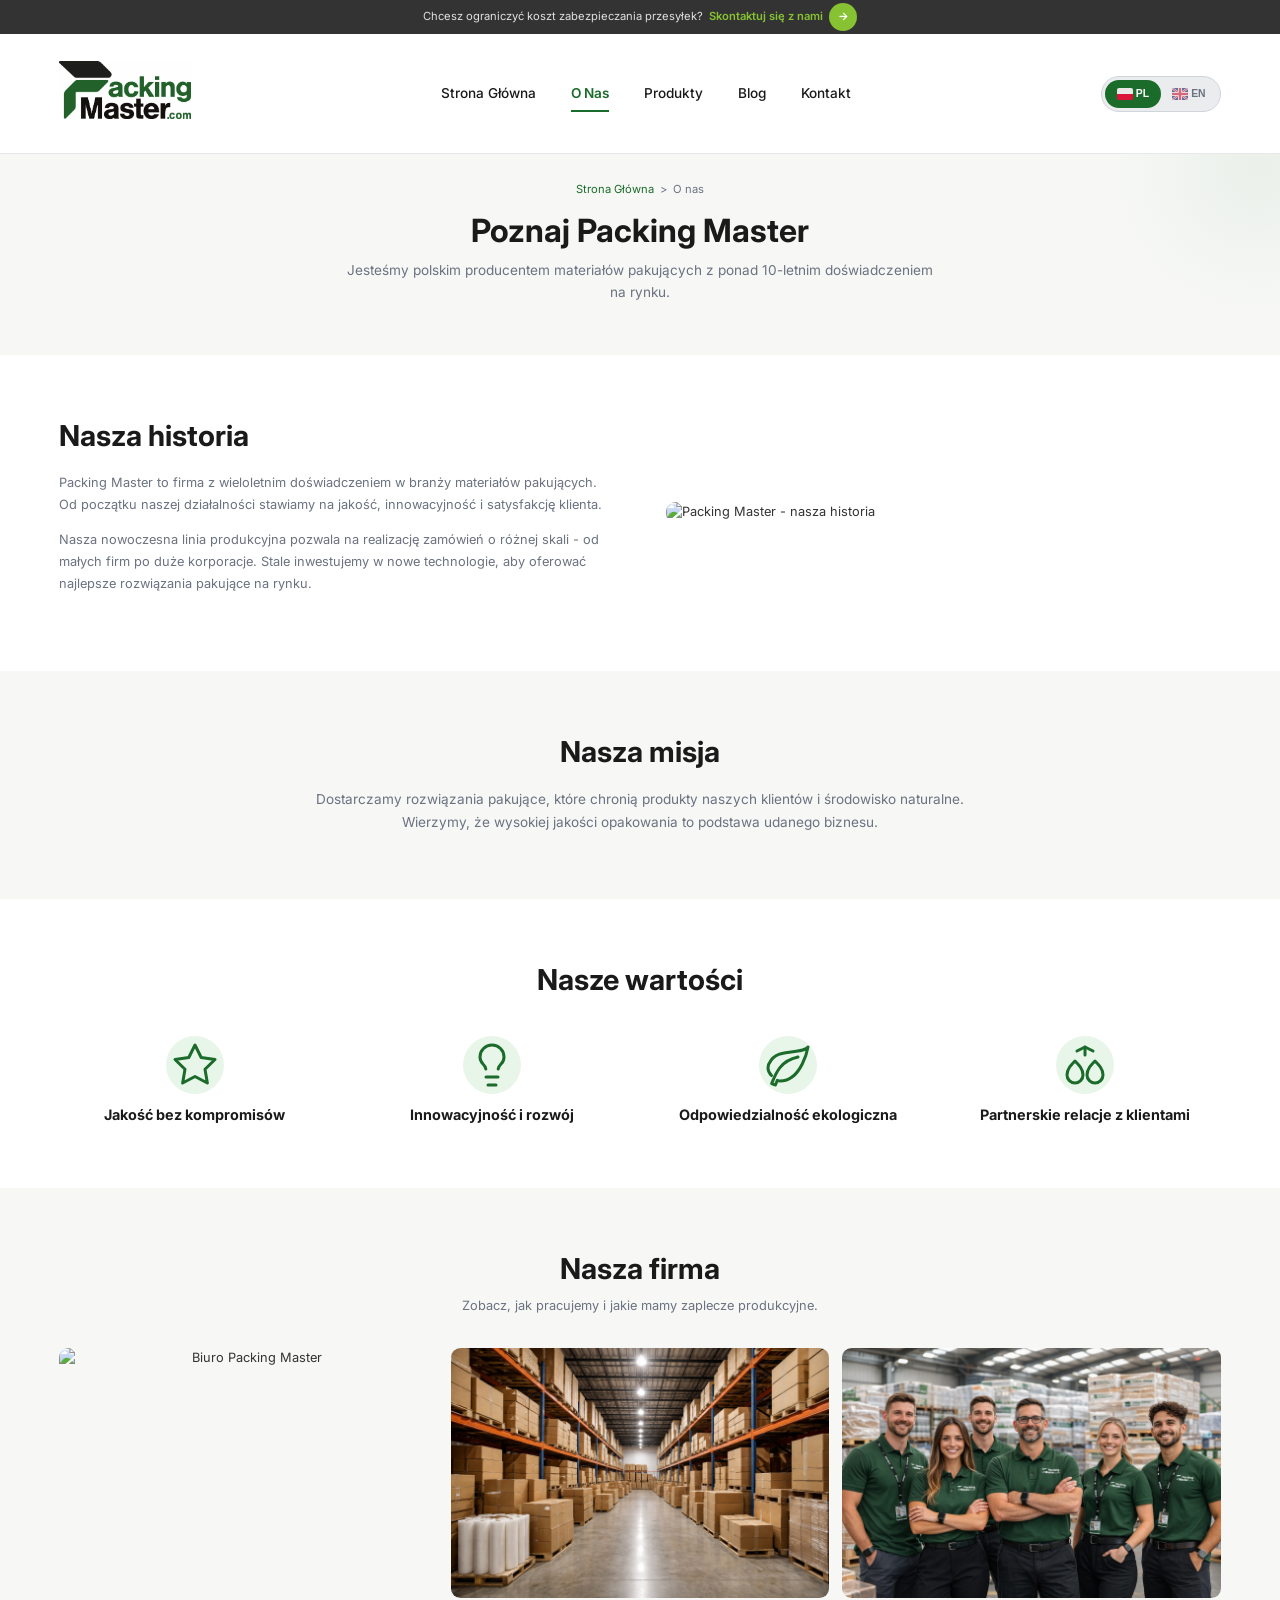
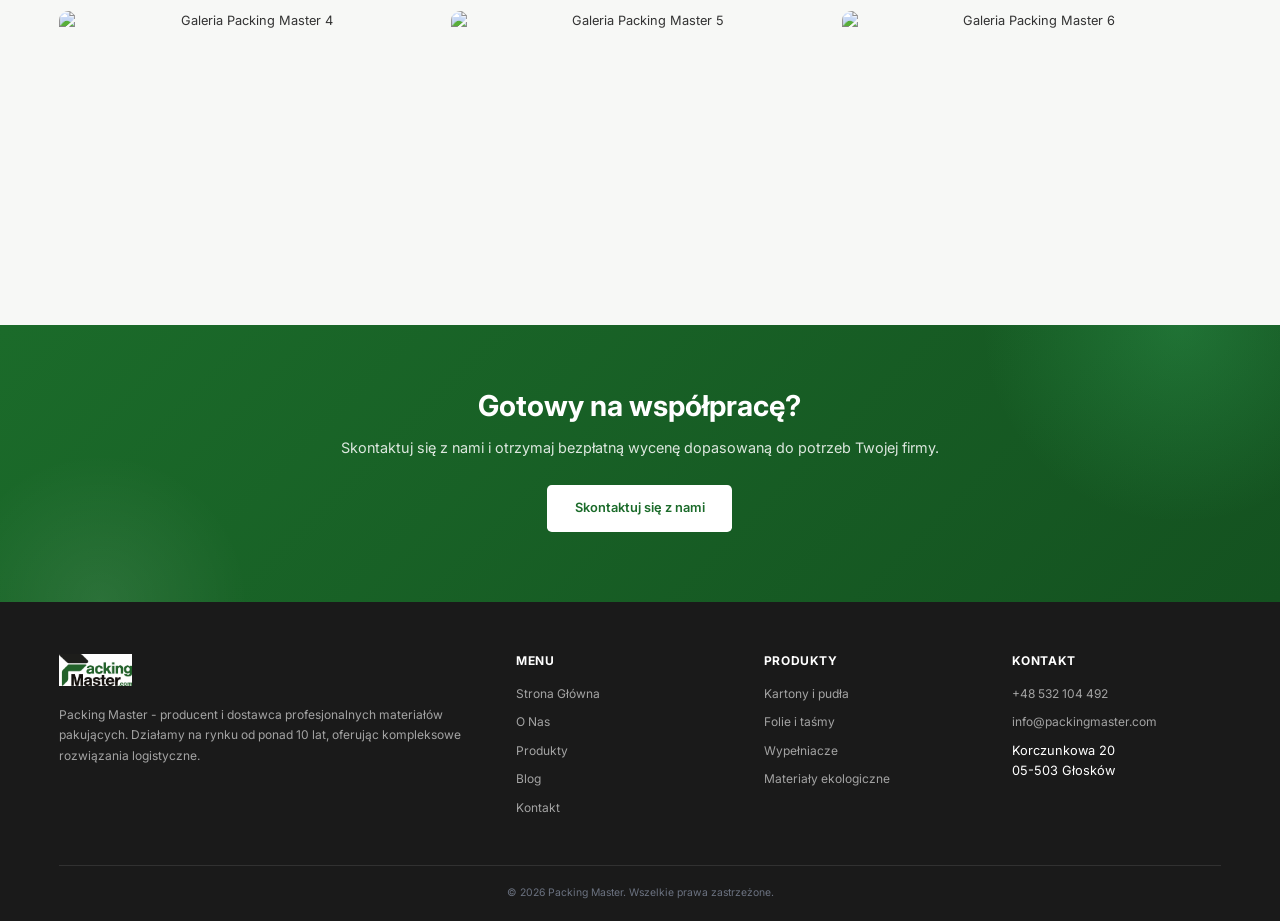
==== about.html @ a5ecc515 "Update hero video and contact details with real data Replace hero video with Timeline 1.mp4, update " ====
<!DOCTYPE html>
<html lang="pl">
<head>
  <meta charset="UTF-8">
  <meta name="viewport" content="width=device-width, initial-scale=1.0">
  <meta name="description" content="Packing Master - poznaj naszą historię, misję i wartości. Producent profesjonalnych materiałów pakujących z ponad 10-letnim doświadczeniem.">
  <meta name="keywords" content="Packing Master, o nas, materiały pakujące, producent opakowań, historia firmy, misja, wartości">
  <meta name="author" content="Packing Master">
  <meta name="robots" content="index, follow">
  <meta property="og:title" content="O Nas - Packing Master">
  <meta property="og:description" content="Poznaj historię, misję i wartości Packing Master - producenta profesjonalnych materiałów pakujących.">
  <meta property="og:type" content="website">
  <meta property="og:url" content="https://packingmaster.com/about.html">
  <meta property="og:image" content="https://packingmaster.com/images/logo.jpg">
  <meta name="twitter:card" content="summary_large_image">
  <meta name="twitter:title" content="O Nas - Packing Master">
  <meta name="twitter:description" content="Poznaj historię, misję i wartości Packing Master - producenta profesjonalnych materiałów pakujących.">
  <link rel="canonical" href="https://packingmaster.com/about.html">
  <title>O Nas - Packing Master</title>
  <link rel="preconnect" href="https://fonts.googleapis.com">
  <link rel="preconnect" href="https://fonts.gstatic.com" crossorigin>
  <link href="https://fonts.googleapis.com/css2?family=Inter:wght@300;400;500;600;700;800&display=swap" rel="stylesheet">
  <link rel="stylesheet" href="css/style.css">
</head>
<body>

<!-- Page Loader -->
<div class="page-loader">
  <div class="page-loader__inner">
    <img src="images/logo.jpg" alt="Loading..." class="page-loader__logo">
    <div class="page-loader__bar"></div>
  </div>
</div>
<div class="scroll-progress"></div>

  <!-- Top Bar -->
  <div class="topbar">
    <div class="container">
      <p><span class="topbar__text" data-i18n="topbar.text">Chcesz ograniczyć koszt zabezpieczania przesyłek?</span> <a href="contact.html" class="topbar__cta" data-i18n="topbar.cta">Skontaktuj się z nami</a> <a href="contact.html" class="topbar__arrow">→</a></p>
    </div>
  </div>

  <!-- Header -->
  <header class="header">
    <div class="container">
      <a href="index.html" class="header__logo">
        <img src="images/logo.jpg" alt="Packing Master">
      </a>
      <nav class="header__nav">
        <a href="index.html" data-i18n="nav.home">Strona Główna</a>
        <a href="about.html" class="active" data-i18n="nav.about">O Nas</a>
        <a href="products.html" data-i18n="nav.products">Produkty</a>
        <a href="blog.html" data-i18n="nav.blog">Blog</a>
        <a href="contact.html" data-i18n="nav.contact">Kontakt</a>
      </nav>
      <div class="header__actions">
        <div class="lang-switcher">
          <div class="lang-switcher__track" data-active="pl">
            <div class="lang-switcher__indicator"></div>
            <button class="lang-switcher__option active" data-lang="pl">
              <svg class="lang-switcher__flag" viewBox="0 0 16 12"><rect width="16" height="6" fill="#E8E8E8"/><rect y="6" width="16" height="6" fill="#DC143C"/></svg> PL
            </button>
            <button class="lang-switcher__option" data-lang="en">
              <svg class="lang-switcher__flag" viewBox="0 0 16 12"><rect width="16" height="12" fill="#012169"/><path d="M0 0L16 12M16 0L0 12" stroke="#fff" stroke-width="2"/><path d="M0 0L16 12M16 0L0 12" stroke="#C8102E" stroke-width="1.2"/><path d="M8 0V12M0 6H16" stroke="#fff" stroke-width="4"/><path d="M8 0V12M0 6H16" stroke="#C8102E" stroke-width="2.5"/></svg> EN
            </button>
          </div>
        </div>

      </div>
      <button class="hamburger" aria-label="Menu">
        <span></span><span></span><span></span>
      </button>
    </div>
  </header>
  <nav class="mobile-nav">
    <a href="index.html" data-i18n="nav.home">Strona Główna</a>
    <a href="about.html" data-i18n="nav.about">O Nas</a>
    <a href="products.html" data-i18n="nav.products">Produkty</a>
    <a href="blog.html" data-i18n="nav.blog">Blog</a>
    <a href="contact.html" data-i18n="nav.contact">Kontakt</a>
    <div class="lang-switcher">
      <div class="lang-switcher__track" data-active="pl">
        <div class="lang-switcher__indicator"></div>
        <button class="lang-switcher__option active" data-lang="pl">
          <svg class="lang-switcher__flag" viewBox="0 0 16 12"><rect width="16" height="6" fill="#E8E8E8"/><rect y="6" width="16" height="6" fill="#DC143C"/></svg> PL
        </button>
        <button class="lang-switcher__option" data-lang="en">
          <svg class="lang-switcher__flag" viewBox="0 0 16 12"><rect width="16" height="12" fill="#012169"/><path d="M0 0L16 12M16 0L0 12" stroke="#fff" stroke-width="2"/><path d="M0 0L16 12M16 0L0 12" stroke="#C8102E" stroke-width="1.2"/><path d="M8 0V12M0 6H16" stroke="#fff" stroke-width="4"/><path d="M8 0V12M0 6H16" stroke="#C8102E" stroke-width="2.5"/></svg> EN
        </button>
      </div>
    </div>
  </nav>

  <!-- Page Header -->
  <section class="page-header">
    <div class="container">
      <div class="page-header__breadcrumb">
        <a href="index.html" data-i18n="nav.home">Strona Główna</a> &gt; <span data-i18n="about.label">O Nas</span>
      </div>
      <h1 data-animate="fade-up" data-i18n="about.title">O Nas</h1>
      <p data-animate="fade-up" data-delay="100" data-i18n="about.subtitle">Poznaj historię i wartości Packing Master</p>
    </div>
  </section>

  <!-- Company Story -->
  <section class="about-story">
    <div class="container">
      <div class="about-story__grid">
        <div class="about-story__text">
          <h2 data-animate="fade-right" data-i18n="about.story.title">Nasza Historia</h2>
          <p data-animate="fade-right" data-delay="100" data-i18n="about.story.p1">Packing Master powstał z pasji do doskonałych rozwiązań pakujących. Od ponad dekady dostarczamy profesjonalne materiały pakujące dla firm w całej Polsce. Zaczynaliśmy jako mały zakład produkcyjny, a dziś jesteśmy jednym z wiodących dostawców w branży.</p>
          <p data-animate="fade-right" data-delay="200" data-i18n="about.story.p2">Nasze doświadczenie i zaangażowanie pozwoliły nam zbudować trwałe relacje z klientami, którzy cenią jakość, terminowość i indywidualne podejście. Nieustannie inwestujemy w nowoczesne technologie i ekologiczne rozwiązania, aby sprostać rosnącym wymaganiom rynku.</p>
        </div>
        <div class="about-story__image img-reveal">
          <img src="images/nasza-historia.png" alt="Packing Master - nasza historia">
        </div>
      </div>
    </div>
  </section>

  <!-- Mission -->
  <section class="about-mission">
    <div class="container">
      <h2 data-animate="fade-up" data-i18n="about.mission.title">Nasza Misja</h2>
      <p data-animate="fade-up" data-delay="100" data-i18n="about.mission.desc">Naszą misją jest dostarczanie najwyższej jakości materiałów pakujących, które chronią produkty naszych klientów i wspierają zrównoważony rozwój. Dążymy do bycia liderem innowacji w branży opakowaniowej, łącząc tradycję z nowoczesnością.</p>
    </div>
  </section>

  <!-- Values -->
  <section class="about-values">
    <div class="container">
      <h2 data-animate="fade-up" data-i18n="about.values.title">Nasze Wartości</h2>
      <div class="about-values__grid" data-stagger>
        <div class="about-values__item">
          <div class="about-values__icon">
            <svg width="48" height="48" viewBox="0 0 24 24" fill="none" stroke="currentColor" stroke-width="1.5" stroke-linecap="round" stroke-linejoin="round">
              <polygon points="12 2 15.09 8.26 22 9.27 17 14.14 18.18 21.02 12 17.77 5.82 21.02 7 14.14 2 9.27 8.91 8.26 12 2"/>
            </svg>
          </div>
          <h3 data-i18n="about.values.1">Jakość</h3>
        </div>
        <div class="about-values__item">
          <div class="about-values__icon">
            <svg width="48" height="48" viewBox="0 0 24 24" fill="none" stroke="currentColor" stroke-width="1.5" stroke-linecap="round" stroke-linejoin="round">
              <line x1="9" y1="18" x2="15" y2="18"/>
              <line x1="10" y1="22" x2="14" y2="22"/>
              <path d="M15.09 14c.18-.98.65-1.74 1.41-2.5A4.65 4.65 0 0018 8 6 6 0 006 8c0 1 .23 2.23 1.5 3.5A4.61 4.61 0 018.91 14"/>
            </svg>
          </div>
          <h3 data-i18n="about.values.2">Innowacyjność</h3>
        </div>
        <div class="about-values__item">
          <div class="about-values__icon">
            <svg width="48" height="48" viewBox="0 0 24 24" fill="none" stroke="currentColor" stroke-width="1.5" stroke-linecap="round" stroke-linejoin="round">
              <path d="M17 8C8 10 5.9 16.17 3.82 21.34l1.89.66.95-2.3c.48.17.98.3 1.34.3C19 20 22 3 22 3c-1 2-8 2.25-13 3.25S2 11.5 2 13.5s1.75 3.75 1.75 3.75"/>
            </svg>
          </div>
          <h3 data-i18n="about.values.3">Ekologia</h3>
        </div>
        <div class="about-values__item">
          <div class="about-values__icon">
            <svg width="48" height="48" viewBox="0 0 24 24" fill="none" stroke="currentColor" stroke-width="1.5" stroke-linecap="round" stroke-linejoin="round">
              <path d="M11 17a4 4 0 01-8 0c0-3 2-5 4-7 2 2 4 4 4 7z"/>
              <path d="M21 17a4 4 0 01-8 0c0-3 2-5 4-7 2 2 4 4 4 7z"/>
              <path d="M12 7V3"/>
              <path d="M8 5l4-2 4 2"/>
            </svg>
          </div>
          <h3 data-i18n="about.values.4">Partnerstwo</h3>
        </div>
      </div>
    </div>
  </section>

  <!-- Gallery -->
  <section class="about-gallery">
    <div class="container">
      <h2 data-animate="fade-up" data-i18n="about.gallery.title">Nasza Firma</h2>
      <p data-animate="fade-up" data-delay="100" data-i18n="about.gallery.subtitle">Zobacz jak wygląda nasza praca od środka</p>
      <div class="about-gallery__grid" data-stagger>
        <img src="images/firma-1.png" alt="Biuro Packing Master">
        <img src="images/firma-2.png" alt="Galeria Packing Master 2">
        <img src="images/firma-3.png" alt="Galeria Packing Master 3">
        <img src="images/firma-4.png" alt="Galeria Packing Master 4">
        <img src="images/firma-5.png" alt="Galeria Packing Master 5">
        <img src="images/firma-6.png" alt="Galeria Packing Master 6">
      </div>
    </div>
  </section>

  <!-- CTA Section -->
  <section class="cta">
    <div class="container">
      <h2 data-animate="fade-up" data-i18n="cta.title">Gotowy na współpracę?</h2>
      <p data-animate="fade-up" data-delay="100" data-i18n="cta.subtitle">Skontaktuj się z nami i poznaj naszą ofertę materiałów pakujących</p>
      <a href="contact.html" class="btn btn-white" data-animate="zoom-in" data-delay="200" data-magnetic data-i18n="cta.button">Skontaktuj się z nami</a>
    </div>
  </section>

  <!-- Footer -->
  <footer class="footer">
    <div class="container">
      <div class="footer__grid">
        <div class="footer__brand">
          <img src="images/logo.jpg" alt="Packing Master">
          <p data-i18n="footer.desc">Packing Master - producent i dostawca profesjonalnych materiałów pakujących. Działamy na rynku od ponad 10 lat, oferując kompleksowe rozwiązania logistyczne.</p>
        </div>
        <div>
          <h5 data-i18n="footer.menu">Menu</h5>
          <ul>
            <li><a href="index.html" data-i18n="nav.home">Strona Główna</a></li>
            <li><a href="about.html" data-i18n="nav.about">O Nas</a></li>
            <li><a href="products.html" data-i18n="nav.products">Produkty</a></li>
            <li><a href="blog.html" data-i18n="nav.blog">Blog</a></li>
            <li><a href="contact.html" data-i18n="nav.contact">Kontakt</a></li>
          </ul>
        </div>
        <div>
          <h5 data-i18n="footer.products">Produkty</h5>
          <ul>
            <li><a href="products.html" data-i18n="products.1.title">Kartony i pudła</a></li>
            <li><a href="products.html" data-i18n="products.2.title">Folie i taśmy</a></li>
            <li><a href="products.html" data-i18n="products.3.title">Wypełniacze</a></li>
            <li><a href="products.html" data-i18n="products.4.title">Materiały ekologiczne</a></li>
          </ul>
        </div>
        <div>
          <h5 data-i18n="footer.contact">Kontakt</h5>
          <ul>
            <li><a href="tel:+48532104492">+48 532 104 492</a></li>
            <li><a href="mailto:info@packingmaster.com">info@packingmaster.com</a></li>
            <li>Korczunkowa 20<br>05-503 Głosków</li>
          </ul>
        </div>
      </div>
      <div class="footer__bottom">
        <p data-i18n="footer.copyright">© 2026 Packing Master. Wszelkie prawa zastrzeżone.</p>
      </div>
    </div>
  </footer>

  <script src="js/i18n.js"></script>
  <script src="js/main.js"></script>
</body>
</html>
---- css/style.css ----
/* ========================================
   PACKING MASTER - Custom Styles
   Color Palette from Logo:
   - Primary Green: #1B6B2A
   - Dark Green: #145220
   - Black: #1A1A1A
   - White: #FFFFFF
   - Light Gray BG: #F7F8F6
   - Medium Gray: #E5E7EB
   - Text Dark: #333333
   - Text Light: #6B7280
   ======================================== */

/* ---- Base & Reset ---- */
* {
  margin: 0;
  padding: 0;
  box-sizing: border-box;
}

html {
  font-size: 80%;
  scroll-behavior: smooth;
  scroll-padding-top: 130px;
}

body {
  font-family: 'Inter', -apple-system, BlinkMacSystemFont, 'Segoe UI', Roboto, sans-serif;
  color: #333333;
  background: #FFFFFF;
  line-height: 1.6;
}

img {
  max-width: 100%;
  height: auto;
}

a {
  text-decoration: none;
  color: inherit;
}

ul {
  list-style: none;
}

/* ---- Typography ---- */
h1, h2, h3, h4, h5, h6 {
  font-weight: 700;
  line-height: 1.2;
  color: #1A1A1A;
}

h1 { font-size: 3rem; }
h2 { font-size: 2.25rem; }
h3 { font-size: 1.5rem; }
h4 { font-size: 1.25rem; }
p { color: #6B7280; }

/* ---- Container ---- */
.container {
  max-width: 1200px;
  margin: 0 auto;
  padding: 0 1.5rem;
}

/* ---- Buttons ---- */
.btn {
  display: inline-block;
  padding: 0.875rem 2rem;
  border-radius: 0.375rem;
  font-weight: 600;
  font-size: 1rem;
  cursor: pointer;
  border: 2px solid transparent;
  transition: background-color 0.2s, color 0.2s, border-color 0.2s;
}

.btn-primary {
  background-color: #1B6B2A;
  color: #FFFFFF;
}

.btn-primary:hover {
  background-color: #145220;
}

.btn-outline {
  background-color: transparent;
  color: #1B6B2A;
  border-color: #1B6B2A;
}

.btn-outline:hover {
  background-color: #1B6B2A;
  color: #FFFFFF;
}

.btn-white {
  background-color: #FFFFFF;
  color: #1B6B2A;
}

.btn-white:hover {
  background-color: #F7F8F6;
}

/* ---- Top Bar ---- */
.topbar {
  position: fixed;
  top: 0;
  left: 0;
  right: 0;
  z-index: 1001;
  background: #333333;
  height: 34px;
  display: flex;
  align-items: center;
}

.topbar .container {
  display: flex;
  align-items: center;
  justify-content: center;
  width: 100%;
}

.topbar p {
  color: rgba(255,255,255,0.85);
  font-size: 0.875rem;
  margin: 0;
  display: flex;
  align-items: center;
  gap: 0.5rem;
}

.topbar__cta {
  color: #86C232;
  font-weight: 600;
  font-size: 0.875rem;
  transition: color 0.2s;
}

.topbar__cta:hover {
  color: #9ED654;
}

.topbar__arrow {
  display: inline-flex;
  align-items: center;
  justify-content: center;
  width: 28px;
  height: 28px;
  background: #86C232;
  border-radius: 50%;
  color: #FFFFFF;
  font-size: 0.875rem;
  font-weight: 700;
  transition: background-color 0.2s, transform 0.2s;
}

.topbar__arrow:hover {
  background: #9ED654;
  transform: scale(1.1);
}

/* ---- Header / Navigation ---- */
.header {
  position: fixed;
  top: 34px;
  left: 0;
  right: 0;
  z-index: 1000;
  background: #FFFFFF;
  border-bottom: 1px solid #E5E7EB;
  height: 96px;
  display: flex;
  align-items: center;
}

.header .container {
  display: flex;
  align-items: center;
  justify-content: space-between;
  width: 100%;
}

.header__logo img {
  height: 58px;
  width: auto;
}

.header__nav {
  display: flex;
  align-items: center;
  gap: 2.75rem;
}

.header__nav a {
  font-weight: 500;
  font-size: 1.0625rem;
  color: #1A1A1A;
  position: relative;
  padding: 0.25rem 0;
}

.header__nav a:hover {
  color: #1B6B2A;
}

.header__nav a.active {
  color: #1B6B2A;
  font-weight: 600;
}

.header__nav a.active::after {
  display: none;
}

.header__actions {
  display: flex;
  align-items: center;
  gap: 1rem;
}

/* Language switcher - pill toggle */
.lang-switcher {
  display: flex;
  align-items: center;
}

.lang-switcher__track {
  position: relative;
  display: flex;
  align-items: center;
  width: 120px;
  height: 36px;
  background: #EAECEE;
  border-radius: 18px;
  border: 1px solid #D1D5DB;
  padding: 3px;
  transition: transform 0.15s ease;
}

.lang-switcher__track:active {
  transform: scale(0.97);
}

.lang-switcher__indicator {
  position: absolute;
  top: 3px;
  left: 3px;
  width: calc(50% - 3px);
  height: calc(100% - 6px);
  background: #1B6B2A;
  border-radius: 15px;
  transition: transform 0.3s cubic-bezier(0.16, 1, 0.3, 1);
  z-index: 1;
}

.lang-switcher__track[data-active="en"] .lang-switcher__indicator {
  transform: translateX(100%);
}

.lang-switcher__option {
  position: relative;
  z-index: 2;
  flex: 1;
  display: flex;
  align-items: center;
  justify-content: center;
  gap: 0.25rem;
  border: none;
  background: transparent;
  cursor: pointer;
  font-weight: 600;
  font-size: 0.8125rem;
  color: #6B7280;
  border-radius: 15px;
  padding: 0;
  height: 100%;
  transition: color 0.3s cubic-bezier(0.16, 1, 0.3, 1);
}

.lang-switcher__option.active {
  color: #FFFFFF;
}

.lang-switcher__flag {
  width: 16px;
  height: 12px;
  flex-shrink: 0;
  border-radius: 2px;
  overflow: hidden;
  transition: opacity 0.3s cubic-bezier(0.16, 1, 0.3, 1);
}

.lang-switcher__option:not(.active) .lang-switcher__flag {
  opacity: 0.6;
}

/* Mobile nav pill - slightly larger */
.mobile-nav .lang-switcher__track {
  width: 140px;
  height: 40px;
  border-radius: 20px;
}

.mobile-nav .lang-switcher__indicator {
  border-radius: 17px;
}

.mobile-nav .lang-switcher__option {
  font-size: 0.875rem;
  border-radius: 17px;
}

/* Hamburger */
.hamburger {
  display: none;
  flex-direction: column;
  gap: 5px;
  cursor: pointer;
  background: none;
  border: none;
  padding: 0.5rem;
}

.hamburger span {
  width: 24px;
  height: 2px;
  background: #1A1A1A;
  transition: transform 0.2s, opacity 0.2s;
}

.hamburger.active span:nth-child(1) { transform: translateY(7px) rotate(45deg); }
.hamburger.active span:nth-child(2) { opacity: 0; }
.hamburger.active span:nth-child(3) { transform: translateY(-7px) rotate(-45deg); }

/* Mobile nav */
.mobile-nav {
  display: none;
  position: fixed;
  top: 130px;
  left: 0;
  right: 0;
  bottom: 0;
  background: #FFFFFF;
  z-index: 999;
  padding: 2rem 1.5rem;
  flex-direction: column;
  gap: 1.5rem;
}

.mobile-nav.open {
  display: flex;
}

.mobile-nav a {
  font-size: 1.125rem;
  font-weight: 500;
  color: #333333;
  padding: 0.75rem 0;
  border-bottom: 1px solid #E5E7EB;
}

.mobile-nav a:hover {
  color: #1B6B2A;
}

/* ---- Hero Section ---- */
.hero {
  margin-top: 130px;
  min-height: calc(100vh - 130px);
  display: flex;
  align-items: flex-end;
  position: relative;
  overflow: hidden;
  background: linear-gradient(135deg, #0a0a0a 0%, #1A1A1A 50%, #1B6B2A 100%);
}

/* Hero video background */
.hero__video-bg {
  position: absolute;
  inset: 0;
  z-index: 0;
  overflow: hidden;
}

.hero__video-bg video {
  width: 100%;
  height: 100%;
  object-fit: cover;
}

.hero--video {
  background: #0a0a0a;
}

.hero__overlay {
  position: absolute;
  inset: 0;
  background: rgba(0, 0, 0, 0.55);
  z-index: 1;
}

.hero__bg {
  position: absolute;
  inset: 0;
  z-index: 0;
}

.hero__bg img {
  width: 100%;
  height: 100%;
  object-fit: cover;
}

.hero__container {
  display: flex;
  align-items: flex-end;
  min-height: calc(100vh - 130px);
  padding-bottom: 4rem;
}

.hero__content {
  position: relative;
  z-index: 2;
  max-width: 640px;
  color: #FFFFFF;
}

.hero__content h1 {
  color: #FFFFFF;
  font-size: 3.25rem;
  margin-bottom: 1.25rem;
  line-height: 1.08;
  font-weight: 800;
  letter-spacing: -0.02em;
  text-shadow: 0 2px 20px rgba(0, 0, 0, 0.4);
}

.hero__content h1 span {
  color: #4ADE80;
}

.hero__content p {
  color: rgba(255,255,255,0.8);
  font-size: 1.125rem;
  margin-bottom: 2rem;
  line-height: 1.7;
  max-width: 520px;
  text-shadow: 0 1px 8px rgba(0, 0, 0, 0.3);
}

.hero__buttons {
  display: flex;
  gap: 1rem;
  flex-wrap: wrap;
}

.hero__buttons .btn-primary {
  padding: 1rem 2.25rem;
  font-size: 1rem;
  border-radius: 0.5rem;
  font-weight: 700;
  letter-spacing: 0.01em;
}

.hero__buttons .btn-outline {
  padding: 1rem 2.25rem;
  font-size: 1rem;
  border-radius: 0.5rem;
  font-weight: 600;
  border-width: 2px;
}

/* ---- Section Base ---- */
.section {
  padding: 5rem 0;
}

.section--gray {
  background-color: #F7F8F6;
}

.section__header {
  text-align: center;
  margin-bottom: 3.5rem;
}

.section__header h2 {
  margin-bottom: 1rem;
}

.section__header p {
  max-width: 600px;
  margin: 0 auto;
  font-size: 1.0625rem;
}

.section__label {
  display: inline-block;
  color: #1B6B2A;
  font-weight: 600;
  font-size: 0.875rem;
  text-transform: uppercase;
  letter-spacing: 0.05em;
  margin-bottom: 0.5rem;
}

/* ---- Cards Grid ---- */
.grid-2 { display: grid; grid-template-columns: repeat(2, 1fr); gap: 2rem; }
.grid-3 { display: grid; grid-template-columns: repeat(3, 1fr); gap: 2rem; }
.grid-4 { display: grid; grid-template-columns: repeat(4, 1fr); gap: 2rem; }

/* ---- Benefit Cards ---- */
.benefit-card {
  background: #FFFFFF;
  border: none;
  border-radius: 1rem;
  padding: 2.5rem 2rem 2rem;
  text-align: center;
  position: relative;
  overflow: hidden;
  box-shadow: 0 4px 20px rgba(0, 0, 0, 0.06);
}

.benefit-card::before {
  content: '';
  position: absolute;
  top: 0;
  left: 0;
  right: 0;
  height: 4px;
  background: linear-gradient(90deg, #1B6B2A, #4ADE80);
  transform: scaleX(0);
  transform-origin: left;
  transition: transform 0.5s cubic-bezier(0.16, 1, 0.3, 1);
}

.benefit-card:hover::before {
  transform: scaleX(1);
}

.benefit-card__icon {
  width: 58px;
  height: 58px;
  background: linear-gradient(135deg, #E8F5E9 0%, #C8E6C9 100%);
  border-radius: 50%;
  display: flex;
  align-items: center;
  justify-content: center;
  margin: 0 auto 1.5rem;
  color: #1B6B2A;
}

.benefit-card__icon svg {
  width: 26px;
  height: 26px;
}

.benefit-card h4 {
  margin-bottom: 0.5rem;
}

.benefit-card p {
  font-size: 0.9375rem;
  line-height: 1.7;
}

/* ---- Benefits Stats Bar ---- */
.benefits__stats {
  display: grid;
  grid-template-columns: repeat(4, 1fr);
  gap: 2rem;
  margin-bottom: 3.5rem;
  padding-bottom: 3rem;
  border-bottom: 1px solid rgba(27, 107, 42, 0.12);
}

.benefits__stat-item {
  text-align: center;
}

.benefits__stat-number {
  display: block;
  font-size: 2.75rem;
  font-weight: 800;
  color: #1B6B2A;
  line-height: 1;
  margin-bottom: 0.5rem;
  letter-spacing: -0.02em;
}

.benefits__stat-label {
  display: block;
  font-size: 0.9375rem;
  color: #6B7280;
  font-weight: 500;
}

/* ---- Product Card ---- */
.product-card {
  background: #FFFFFF;
  border: 1px solid #E5E7EB;
  border-radius: 0.75rem;
  overflow: hidden;
}

.product-card__image {
  width: 100%;
  height: 176px;
  overflow: hidden;
  background: #F7F8F6;
}

.product-card__image img {
  width: 100%;
  height: 100%;
  object-fit: cover;
}

.product-card__body {
  padding: 1.5rem;
}

.product-card__body h4 {
  margin-bottom: 0.5rem;
}

.product-card__body p {
  font-size: 0.9375rem;
  margin-bottom: 1rem;
}

/* ---- Testimonial Card ---- */
.testimonial-card {
  background: #FFFFFF;
  border: 1px solid #E5E7EB;
  border-radius: 0.75rem;
  padding: 2rem;
}

.testimonial-card__stars {
  color: #F59E0B;
  margin-bottom: 1rem;
  font-size: 1.125rem;
}

.testimonial-card__text {
  font-style: italic;
  margin-bottom: 1.5rem;
  color: #333333;
  line-height: 1.7;
}

.testimonial-card__author {
  display: flex;
  align-items: center;
  gap: 0.75rem;
}

.testimonial-card__avatar {
  width: 36px;
  height: 36px;
  border-radius: 50%;
  background: #E8F5E9;
  display: flex;
  align-items: center;
  justify-content: center;
  font-weight: 700;
  color: #1B6B2A;
  font-size: 0.875rem;
}

.testimonial-card__name {
  font-weight: 600;
  color: #1A1A1A;
}

.testimonial-card__role {
  font-size: 0.8125rem;
  color: #6B7280;
}

/* ---- Partners ---- */
.partners-grid {
  display: grid;
  grid-template-columns: repeat(5, 1fr);
  gap: 2rem;
  align-items: center;
}

.partner-logo {
  height: 96px;
  display: flex;
  align-items: center;
  justify-content: center;
  opacity: 0.5;
  filter: grayscale(100%);
  transition: opacity 0.2s, filter 0.2s;
}

.partner-logo:hover {
  opacity: 1;
  filter: grayscale(0%);
}

.partner-logo img {
  max-height: 100%;
  max-width: 100%;
  object-fit: contain;
}

/* ---- Blog Card ---- */
.blog-card {
  background: #FFFFFF;
  border: 1px solid #E5E7EB;
  border-radius: 0.75rem;
  overflow: hidden;
}

.blog-card__image {
  width: 100%;
  height: 200px;
  overflow: hidden;
  background: #F7F8F6;
}

.blog-card__image img {
  width: 100%;
  height: 100%;
  object-fit: cover;
}

.blog-card__body {
  padding: 1.5rem;
}

.blog-card__date {
  font-size: 0.8125rem;
  color: #6B7280;
  margin-bottom: 0.5rem;
}

.blog-card__body h4 {
  margin-bottom: 0.5rem;
}

.blog-card__body p {
  font-size: 0.9375rem;
  margin-bottom: 1rem;
}

/* ---- CTA Section ---- */
.cta-section {
  background: linear-gradient(135deg, #1B6B2A 0%, #145220 100%);
  color: #FFFFFF;
  text-align: center;
  padding: 5rem 0;
}

.cta-section h2 {
  color: #FFFFFF;
  margin-bottom: 1rem;
}

.cta-section p {
  color: rgba(255,255,255,0.85);
  max-width: 600px;
  margin: 0 auto 2rem;
  font-size: 1.125rem;
}

/* ---- FAQ ---- */
.faq-item {
  border: 1px solid #E5E7EB;
  border-radius: 0.75rem;
  margin-bottom: 0.75rem;
  overflow: hidden;
}

.faq-item__question {
  display: flex;
  justify-content: space-between;
  align-items: center;
  padding: 1.25rem 1.5rem;
  cursor: pointer;
  background: #FFFFFF;
  border: none;
  width: 100%;
  text-align: left;
  font-size: 1rem;
  font-weight: 600;
  color: #1A1A1A;
}

.faq-item__question:hover {
  background: #F7F8F6;
}

.faq-item__icon {
  font-size: 1.25rem;
  color: #1B6B2A;
  transition: transform 0.2s;
}

.faq-item.open .faq-item__icon {
  transform: rotate(45deg);
}

.faq-item__answer {
  max-height: 0;
  overflow: hidden;
  transition: max-height 0.3s ease;
}

.faq-item.open .faq-item__answer {
  max-height: 500px;
}

.faq-item__answer p {
  padding: 0 1.5rem 1.25rem;
  font-size: 0.9375rem;
  line-height: 1.7;
}

/* ---- Contact Form ---- */
.contact-form {
  display: grid;
  gap: 1.25rem;
}

.form-group {
  display: flex;
  flex-direction: column;
  gap: 0.375rem;
}

.form-group label {
  font-weight: 600;
  font-size: 0.875rem;
  color: #1A1A1A;
}

.form-group input,
.form-group textarea,
.form-group select {
  padding: 0.75rem 1rem;
  border: 1px solid #E5E7EB;
  border-radius: 0.375rem;
  font-size: 1rem;
  font-family: inherit;
  color: #333333;
  background: #FFFFFF;
  transition: border-color 0.2s;
}

.form-group input:focus,
.form-group textarea:focus,
.form-group select:focus {
  outline: none;
  border-color: #1B6B2A;
  box-shadow: 0 0 0 3px rgba(27, 107, 42, 0.1);
}

.form-group textarea {
  resize: vertical;
  min-height: 120px;
}

.form-row {
  display: grid;
  grid-template-columns: 1fr 1fr;
  gap: 1.25rem;
}

/* ---- Contact Info ---- */
.contact-info {
  display: flex;
  flex-direction: column;
  gap: 1.5rem;
}

.contact-info__item {
  display: flex;
  gap: 1rem;
  align-items: flex-start;
}

.contact-info__icon {
  width: 36px;
  height: 36px;
  background: #E8F5E9;
  border-radius: 0.5rem;
  display: flex;
  align-items: center;
  justify-content: center;
  color: #1B6B2A;
  flex-shrink: 0;
}

.contact-info__icon svg {
  width: 20px;
  height: 20px;
}

.contact-info__text h4 {
  font-size: 0.9375rem;
  margin-bottom: 0.25rem;
}

.contact-info__text p {
  font-size: 0.9375rem;
}

/* ---- Map ---- */
.map-wrapper {
  border-radius: 0.75rem;
  overflow: hidden;
  border: 1px solid #E5E7EB;
  height: 350px;
}

.map-wrapper iframe {
  width: 100%;
  height: 100%;
  border: 0;
}

/* ---- Gallery ---- */
.gallery-grid {
  display: grid;
  grid-template-columns: repeat(3, 1fr);
  gap: 1rem;
}

.gallery-item {
  border-radius: 0.75rem;
  overflow: hidden;
  height: 250px;
  background: #F7F8F6;
}

.gallery-item img {
  width: 100%;
  height: 100%;
  object-fit: cover;
}

/* ---- Footer ---- */
.footer {
  background: #1A1A1A;
  color: #FFFFFF;
  padding: 4rem 0 0;
}

.footer__grid {
  display: grid;
  grid-template-columns: 2fr 1fr 1fr 1fr;
  gap: 3rem;
  padding-bottom: 3rem;
  border-bottom: 1px solid rgba(255,255,255,0.1);
}

.footer__brand p {
  color: rgba(255,255,255,0.6);
  margin-top: 1rem;
  font-size: 0.9375rem;
  line-height: 1.7;
}

.footer__brand img {
  height: 32px;
}

.footer h5 {
  color: #FFFFFF;
  font-size: 0.9375rem;
  margin-bottom: 1.25rem;
  text-transform: uppercase;
  letter-spacing: 0.05em;
}

.footer ul li {
  margin-bottom: 0.625rem;
}

.footer ul li a {
  color: rgba(255,255,255,0.6);
  font-size: 0.9375rem;
  transition: color 0.2s;
}

.footer ul li a:hover {
  color: #4ADE80;
}

.footer__social {
  display: flex;
  gap: 0.75rem;
  margin-top: 1rem;
}

.footer__social a {
  width: 40px;
  height: 40px;
  background: rgba(255,255,255,0.1);
  border-radius: 0.5rem;
  display: flex;
  align-items: center;
  justify-content: center;
  color: rgba(255,255,255,0.6);
  transition: background-color 0.2s, color 0.2s;
}

.footer__social a:hover {
  background: #1B6B2A;
  color: #FFFFFF;
}

.footer__bottom {
  padding: 1.5rem 0;
  text-align: center;
  color: rgba(255,255,255,0.4);
  font-size: 0.8125rem;
}

/* ---- About Page ---- */
.about-hero {
  margin-top: 130px;
  padding: 5rem 0;
  background: #F7F8F6;
}

.about-content {
  display: grid;
  grid-template-columns: 1fr 1fr;
  gap: 4rem;
  align-items: center;
}

.about-image {
  border-radius: 0.75rem;
  overflow: hidden;
  height: 400px;
  background: #E5E7EB;
}

.about-image img {
  width: 100%;
  height: 100%;
  object-fit: cover;
}

/* ---- Pricing Table ---- */
.pricing-grid {
  display: grid;
  grid-template-columns: repeat(3, 1fr);
  gap: 2rem;
}

.pricing-card {
  background: #FFFFFF;
  border: 1px solid #E5E7EB;
  border-radius: 0.75rem;
  padding: 2.5rem 2rem;
  text-align: center;
}

.pricing-card--featured {
  border-color: #1B6B2A;
  position: relative;
}

.pricing-card--featured::before {
  content: attr(data-label);
  position: absolute;
  top: -12px;
  left: 50%;
  transform: translateX(-50%);
  background: #1B6B2A;
  color: #FFFFFF;
  padding: 0.25rem 1rem;
  border-radius: 1rem;
  font-size: 0.75rem;
  font-weight: 600;
}

.pricing-card h4 {
  margin-bottom: 0.5rem;
}

.pricing-card__price {
  font-size: 2.5rem;
  font-weight: 700;
  color: #1B6B2A;
  margin: 1rem 0;
}

.pricing-card__price span {
  font-size: 1rem;
  color: #6B7280;
  font-weight: 400;
}

.pricing-card ul {
  text-align: left;
  margin: 1.5rem 0 2rem;
}

.pricing-card ul li {
  padding: 0.5rem 0;
  font-size: 0.9375rem;
  color: #333333;
  display: flex;
  align-items: center;
  gap: 0.5rem;
}

.pricing-card ul li::before {
  content: '✓';
  color: #1B6B2A;
  font-weight: 700;
}

/* ---- Page Header ---- */
.page-header {
  margin-top: 130px;
  padding: 4rem 0;
  background: #F7F8F6;
  text-align: center;
}

.page-header h1 {
  font-size: 2.5rem;
  margin-bottom: 0.75rem;
}

.page-header p {
  max-width: 600px;
  margin: 0 auto;
  font-size: 1.0625rem;
}

/* ---- Breadcrumb ---- */
.breadcrumb {
  display: flex;
  align-items: center;
  gap: 0.5rem;
  font-size: 0.875rem;
  color: #6B7280;
  margin-bottom: 1rem;
  justify-content: center;
}

.breadcrumb a {
  color: #1B6B2A;
}

.breadcrumb span {
  color: #6B7280;
}

/* ---- Responsive ---- */
@media (max-width: 1024px) {
  .grid-4 { grid-template-columns: repeat(2, 1fr); }
  .footer__grid { grid-template-columns: 1fr 1fr; gap: 2rem; }
  .pricing-grid { grid-template-columns: 1fr; max-width: 400px; margin: 0 auto; }
  .partners-grid { grid-template-columns: repeat(3, 1fr); }
}

@media (max-width: 768px) {
  h1 { font-size: 2.25rem; }
  h2 { font-size: 1.75rem; }

  .header__nav { display: none; }
  .hamburger { display: flex; }

  .hero__content h1 { font-size: 2.25rem; }
  .hero__container { padding-bottom: 3rem; min-height: auto; }

  .grid-2, .grid-3 { grid-template-columns: 1fr; }
  .form-row { grid-template-columns: 1fr; }

  .about-content { grid-template-columns: 1fr; gap: 2rem; }
  .footer__grid { grid-template-columns: 1fr; }
  .gallery-grid { grid-template-columns: repeat(2, 1fr); }
  .partners-grid { grid-template-columns: repeat(2, 1fr); }

  .hero__buttons { flex-direction: column; }
  .hero__buttons .btn { text-align: center; }
}

@media (max-width: 480px) {
  .gallery-grid { grid-template-columns: 1fr; }
  .partners-grid { grid-template-columns: repeat(2, 1fr); }
  .section { padding: 3rem 0; }
}

/* ============================================
   ADDITIONAL STYLES - Agent class name aliases
   ============================================ */

/* ---- Section label & subtitle aliases ---- */
.section-label { display: inline-block; color: #1B6B2A; font-weight: 600; font-size: 0.875rem; text-transform: uppercase; letter-spacing: 0.05em; margin-bottom: 0.5rem; }
.section-subtitle { max-width: 600px; margin: 0 auto; font-size: 1.0625rem; }
.section-header { text-align: center; margin-bottom: 3.5rem; }
.section-header h2 { margin-bottom: 1rem; }
.section-header p { max-width: 600px; margin: 0 auto; font-size: 1.0625rem; }

/* ---- Hero direct content (no wrapper) ---- */
.hero > .container { position: relative; z-index: 2; }
.hero .btn-outline { border-color: rgba(255,255,255,0.4); color: #FFFFFF; }
.hero .btn-outline:hover { background: rgba(255,255,255,0.15); border-color: #FFFFFF; }

/* ---- Benefits section ---- */
.benefits { padding: 6rem 0; background: #F7F8F6; text-align: center; }
.benefits h2 { margin-bottom: 1rem; }
.benefits > .container > p { max-width: 600px; margin: 0 auto 3.5rem; }
.benefits__grid { display: grid; grid-template-columns: repeat(4, 1fr); gap: 1.5rem; }
.benefit-card h3 { margin-bottom: 0.75rem; font-size: 1.25rem; }

/* ---- Products section ---- */
.products { padding: 5rem 0; text-align: center; }
.products h2 { margin-bottom: 1rem; }
.products > .container > p { max-width: 600px; margin: 0 auto 3rem; }
.products__grid { display: grid; grid-template-columns: repeat(3, 1fr); gap: 2rem; }
.products-grid .grid { display: grid; gap: 2rem; }
.grid--3 { display: grid; grid-template-columns: repeat(3, 1fr); gap: 2rem; }

/* Product card content alias and direct img */
.product-card > img { width: 100%; height: 176px; object-fit: cover; background: #F7F8F6; }
.product-card__content { padding: 1.5rem; text-align: left; }
.product-card__content h3 { margin-bottom: 0.5rem; font-size: 1.25rem; }
.product-card__content p { font-size: 0.9375rem; margin-bottom: 1rem; }
.product-card__link { display: inline-block; color: #1B6B2A; font-weight: 600; font-size: 0.9375rem; }
.product-card__link:hover { text-decoration: underline; }

/* ---- Testimonials section ---- */
.testimonials { padding: 5rem 0; background: #F7F8F6; text-align: center; }
.testimonials h2 { margin-bottom: 1rem; }
.testimonials > .container > p { max-width: 600px; margin: 0 auto 3rem; }
.testimonials__grid { display: grid; grid-template-columns: repeat(3, 1fr); gap: 2rem; text-align: left; }
.testimonial-card__author strong { display: block; font-weight: 600; color: #1A1A1A; }
.testimonial-card__author span { font-size: 0.8125rem; color: #6B7280; }

/* ---- Partners section ---- */
.partners { padding: 5rem 0; text-align: center; }
.partners h2 { margin-bottom: 2rem; }
.partners__grid { display: grid; grid-template-columns: repeat(5, 1fr); gap: 2rem; align-items: center; }
.partner-logo { font-weight: 600; color: #9CA3AF; font-size: 0.9375rem; }

/* ---- Blog preview section ---- */
.blog-preview { padding: 5rem 0; text-align: center; }
.blog-preview h2 { margin-bottom: 1rem; }
.blog-preview > .container > p { max-width: 600px; margin: 0 auto 3rem; }
.blog-preview__grid { display: grid; grid-template-columns: repeat(3, 1fr); gap: 2rem; text-align: left; }

/* Blog card content alias and direct img */
.blog-card > img { width: 100%; height: 200px; object-fit: cover; background: #F7F8F6; }
.blog-card__content { padding: 1.5rem; }
.blog-card__content h3 { margin-bottom: 0.5rem; font-size: 1.25rem; }
.blog-card__content h3 a { color: #1A1A1A; }
.blog-card__content h3 a:hover { color: #1B6B2A; }
.blog-card__content p { font-size: 0.9375rem; margin-bottom: 1rem; }
.blog-card__date { display: block; font-size: 0.8125rem; color: #6B7280; margin-bottom: 0.5rem; }
.blog-card__link { display: inline-block; color: #1B6B2A; font-weight: 600; font-size: 0.9375rem; }
.blog-card__link:hover { text-decoration: underline; }

/* ---- CTA section alias ---- */
.cta { background: linear-gradient(135deg, #1B6B2A 0%, #145220 100%); color: #FFFFFF; text-align: center; padding: 5rem 0; }
.cta h2 { color: #FFFFFF; margin-bottom: 1rem; }
.cta p { color: rgba(255,255,255,0.85); max-width: 600px; margin: 0 auto 2rem; font-size: 1.125rem; }

/* ---- Page Header Breadcrumb ---- */
.page-header__breadcrumb { display: flex; align-items: center; gap: 0.5rem; font-size: 0.875rem; color: #6B7280; margin-bottom: 1rem; justify-content: center; }
.page-header__breadcrumb a { color: #1B6B2A; }

/* ---- About Story section ---- */
.about-story { padding: 5rem 0; }
.about-story__grid { display: grid; grid-template-columns: 1fr 1fr; gap: 4rem; align-items: center; }
.about-story__text h2 { margin-bottom: 1.5rem; }
.about-story__text p { margin-bottom: 1rem; line-height: 1.7; }
.about-story__image { border-radius: 0.75rem; overflow: hidden; }
.about-story__image img { width: 100%; height: 100%; object-fit: cover; display: block; }

/* ---- About Mission section ---- */
.about-mission { padding: 5rem 0; background: #F7F8F6; text-align: center; }
.about-mission h2 { margin-bottom: 1.5rem; }
.about-mission p { max-width: 700px; margin: 0 auto; font-size: 1.0625rem; line-height: 1.7; }

/* ---- About Values section ---- */
.about-values { padding: 5rem 0; text-align: center; }
.about-values h2 { margin-bottom: 3rem; }
.about-values__grid { display: grid; grid-template-columns: repeat(4, 1fr); gap: 2rem; }
.about-values__item { text-align: center; }
.about-values__icon { width: 58px; height: 58px; background: #E8F5E9; border-radius: 50%; display: flex; align-items: center; justify-content: center; margin: 0 auto 1rem; color: #1B6B2A; }
.about-values__item h3 { font-size: 1.125rem; }

/* ---- About Gallery section ---- */
.about-gallery { padding: 5rem 0; background: #F7F8F6; text-align: center; }
.about-gallery h2 { margin-bottom: 0.75rem; }
.about-gallery > .container > p { margin-bottom: 2.5rem; }
.about-gallery__grid { display: grid; grid-template-columns: repeat(3, 1fr); gap: 1rem; }
.about-gallery__grid img { width: 100%; height: 250px; object-fit: cover; border-radius: 0.75rem; display: block; }

/* ---- Pricing section (products page) ---- */
.pricing { background: #F7F8F6; }
.pricing .grid--3,
.pricing .grid { display: grid; grid-template-columns: repeat(3, 1fr); gap: 2rem; }
.pricing-card h3 { margin-bottom: 0.5rem; }
.pricing-card__features { text-align: left; margin: 1.5rem 0 2rem; }
.pricing-card__features li { padding: 0.5rem 0; font-size: 0.9375rem; color: #333333; display: flex; align-items: center; gap: 0.5rem; }
.pricing-card__features li::before { content: '✓'; color: #1B6B2A; font-weight: 700; }

/* ---- FAQ section ---- */
.faq { padding: 5rem 0; }
.faq-list { max-width: 800px; margin: 0 auto; }

/* ---- Contact page ---- */
.contact { padding: 5rem 0; }
.contact__grid { display: grid; grid-template-columns: 1.2fr 0.8fr; gap: 3rem; }
.contact__form-wrapper { }
.contact__form { display: grid; gap: 1.25rem; }
.contact__info { display: flex; flex-direction: column; gap: 1.5rem; }
.contact__info-card { background: #F7F8F6; border-radius: 0.75rem; padding: 1.5rem; }
.contact__info-icon { width: 36px; height: 36px; background: #E8F5E9; border-radius: 0.5rem; display: flex; align-items: center; justify-content: center; color: #1B6B2A; margin-bottom: 0.75rem; }
.contact__info-card h4 { font-size: 0.9375rem; margin-bottom: 0.25rem; }
.contact__info-card p { font-size: 0.9375rem; }

/* ---- Contact map ---- */
.contact__map { width: 100%; }
.contact__map iframe { width: 100%; display: block; }

/* ---- Blog listing page ---- */
.blog-listing { padding: 5rem 0; }
.blog-listing__grid { display: grid; grid-template-columns: repeat(3, 1fr); gap: 2rem; }

/* ---- Blog card image as anchor ---- */
a.blog-card__image { display: block; width: 100%; height: 200px; overflow: hidden; background: #F7F8F6; }
a.blog-card__image img { width: 100%; height: 100%; object-fit: cover; display: block; }

/* ---- Additional Responsive ---- */
@media (max-width: 1024px) {
  .benefits__stats { grid-template-columns: repeat(4, 1fr); gap: 1.5rem; }
  .benefits__grid { grid-template-columns: repeat(2, 1fr); }
  .products__grid { grid-template-columns: repeat(2, 1fr); }
  .testimonials__grid { grid-template-columns: 1fr; }
  .partners__grid { grid-template-columns: repeat(3, 1fr); }
  .blog-preview__grid { grid-template-columns: 1fr; }
  .about-values__grid { grid-template-columns: repeat(2, 1fr); }
  .about-gallery__grid { grid-template-columns: repeat(2, 1fr); }
  .grid--3 { grid-template-columns: repeat(2, 1fr); }
  .pricing .grid--3,
  .pricing .grid { grid-template-columns: 1fr; max-width: 400px; margin: 0 auto; }
  .blog-listing__grid { grid-template-columns: repeat(2, 1fr); }
  .contact__grid { grid-template-columns: 1fr; }
}

@media (max-width: 768px) {
  .benefits__stats { grid-template-columns: repeat(2, 1fr); gap: 1.5rem; }
  .benefits__stat-number { font-size: 2.25rem; }
  .benefits__grid { grid-template-columns: 1fr; }
  .products__grid { grid-template-columns: 1fr; }
  .partners__grid { grid-template-columns: repeat(2, 1fr); }
  .about-story__grid { grid-template-columns: 1fr; gap: 2rem; }
  .about-values__grid { grid-template-columns: 1fr 1fr; }
  .about-gallery__grid { grid-template-columns: 1fr 1fr; }
  .grid--3 { grid-template-columns: 1fr; }
  .blog-listing__grid { grid-template-columns: 1fr; }
  .hero { min-height: auto; padding: 6rem 0 0; }
}

@media (max-width: 480px) {
  .about-values__grid { grid-template-columns: 1fr; }
  .about-gallery__grid { grid-template-columns: 1fr; }
}

/* ============================================
   ADVANCED ANIMATIONS SYSTEM
   ============================================ */

/* ---- Page Loader ---- */
.page-loader {
  position: fixed;
  inset: 0;
  z-index: 9999;
  background: #FFFFFF;
  display: flex;
  align-items: center;
  justify-content: center;
  transition: opacity 0.6s ease, visibility 0.6s ease;
}

.page-loader.loaded {
  opacity: 0;
  visibility: hidden;
  pointer-events: none;
}

.page-loader__inner {
  text-align: center;
}

.page-loader__logo {
  height: 60px;
  animation: loaderPulse 1.2s ease-in-out infinite;
}

.page-loader__bar {
  width: 120px;
  height: 3px;
  background: #E5E7EB;
  border-radius: 3px;
  margin: 1.5rem auto 0;
  overflow: hidden;
}

.page-loader__bar::after {
  content: '';
  display: block;
  width: 40%;
  height: 100%;
  background: #1B6B2A;
  border-radius: 3px;
  animation: loaderSlide 1s ease-in-out infinite;
}

@keyframes loaderPulse {
  0%, 100% { opacity: 1; transform: scale(1); }
  50% { opacity: 0.6; transform: scale(0.95); }
}

@keyframes loaderSlide {
  0% { transform: translateX(-100%); }
  100% { transform: translateX(350%); }
}

/* ---- Scroll Reveal Animations ---- */
[data-animate] {
  opacity: 0;
  will-change: transform, opacity;
  transition:
    opacity 0.8s cubic-bezier(0.16, 1, 0.3, 1),
    transform 0.8s cubic-bezier(0.16, 1, 0.3, 1);
}

[data-animate="fade-up"] { transform: translateY(60px); }
[data-animate="fade-down"] { transform: translateY(-60px); }
[data-animate="fade-left"] { transform: translateX(60px); }
[data-animate="fade-right"] { transform: translateX(-60px); }
[data-animate="zoom-in"] { transform: scale(0.85); }
[data-animate="zoom-out"] { transform: scale(1.15); }
[data-animate="flip-up"] { transform: perspective(800px) rotateX(15deg) translateY(40px); }
[data-animate="rotate-in"] { transform: rotate(-5deg) scale(0.9); }
[data-animate="blur-in"] { filter: blur(12px); transform: translateY(20px); }
[data-animate="slide-up"] { transform: translateY(100%); }

[data-animate].is-visible {
  opacity: 1;
  transform: none;
  filter: none;
}

/* Stagger delays for children */
[data-stagger] > *:nth-child(1) { transition-delay: 0s; }
[data-stagger] > *:nth-child(2) { transition-delay: 0.1s; }
[data-stagger] > *:nth-child(3) { transition-delay: 0.2s; }
[data-stagger] > *:nth-child(4) { transition-delay: 0.3s; }
[data-stagger] > *:nth-child(5) { transition-delay: 0.4s; }
[data-stagger] > *:nth-child(6) { transition-delay: 0.5s; }

/* Custom delays */
[data-delay="100"] { transition-delay: 0.1s; }
[data-delay="200"] { transition-delay: 0.2s; }
[data-delay="300"] { transition-delay: 0.3s; }
[data-delay="400"] { transition-delay: 0.4s; }
[data-delay="500"] { transition-delay: 0.5s; }
[data-delay="600"] { transition-delay: 0.6s; }
[data-delay="700"] { transition-delay: 0.7s; }
[data-delay="800"] { transition-delay: 0.8s; }

/* ---- Hero Animations ---- */
.hero {
  overflow: hidden;
}


/* Hero text entrance */
.hero__content h1 {
  animation: heroTitleIn 1s cubic-bezier(0.16, 1, 0.3, 1) 0.3s both;
}

.hero__content p {
  animation: heroFadeIn 1s cubic-bezier(0.16, 1, 0.3, 1) 0.6s both;
}

.hero__buttons {
  animation: heroFadeIn 1s cubic-bezier(0.16, 1, 0.3, 1) 0.9s both;
}

@keyframes heroTitleIn {
  from {
    opacity: 0;
    transform: translateY(40px);
    clip-path: inset(0 0 100% 0);
  }
  to {
    opacity: 1;
    transform: translateY(0);
    clip-path: inset(0 0 0% 0);
  }
}

@keyframes heroFadeIn {
  from {
    opacity: 0;
    transform: translateY(30px);
  }
  to {
    opacity: 1;
    transform: translateY(0);
  }
}


/* ---- Top Bar & Header Animation ---- */
.topbar {
  animation: headerSlideDown 0.5s cubic-bezier(0.16, 1, 0.3, 1) 0.05s both;
}

.header {
  animation: headerSlideDown 0.6s cubic-bezier(0.16, 1, 0.3, 1) 0.1s both;
}

@keyframes headerSlideDown {
  from { transform: translateY(-100%); opacity: 0; }
  to { transform: translateY(0); opacity: 1; }
}

/* Topbar responsive */
@media (max-width: 768px) {
  .topbar { height: 29px; }
  .topbar p { font-size: 0.75rem; gap: 0.375rem; }
  .topbar__arrow { width: 20px; height: 20px; font-size: 0.75rem; }
  .header { top: 29px; height: 72px; }
  .mobile-nav { top: 101px; }
  .hero { margin-top: 101px; min-height: calc(100vh - 101px); }
  .page-header { margin-top: 101px; }
  .about-hero { margin-top: 101px; }
}

@media (max-width: 480px) {
  .topbar p span.topbar__text { display: none; }
}

/* Nav link hover animation */
.header__nav a::before {
  content: '';
  position: absolute;
  bottom: -4px;
  left: 50%;
  right: 50%;
  height: 2px;
  background: #1B6B2A;
  transition: left 0.3s cubic-bezier(0.16, 1, 0.3, 1), right 0.3s cubic-bezier(0.16, 1, 0.3, 1);
}

.header__nav a:hover::before {
  left: 0;
  right: 0;
}

.header__nav a.active::before {
  left: 0;
  right: 0;
}

/* ---- Card Hover Effects ---- */

/* Product card hover */
.product-card {
  transition: transform 0.4s cubic-bezier(0.16, 1, 0.3, 1), box-shadow 0.4s ease;
}

.product-card:hover {
  transform: translateY(-8px);
  box-shadow: 0 20px 40px rgba(0, 0, 0, 0.1);
}

.product-card img,
.product-card__image img {
  transition: transform 0.6s cubic-bezier(0.16, 1, 0.3, 1);
}

.product-card:hover img,
.product-card:hover .product-card__image img {
  transform: scale(1.08);
}

.product-card__link {
  position: relative;
  padding-right: 1.5rem;
  transition: padding-right 0.3s ease;
}

.product-card__link::after {
  content: '→';
  position: absolute;
  right: 0;
  top: 50%;
  transform: translateY(-50%) translateX(-5px);
  opacity: 0;
  transition: transform 0.3s ease, opacity 0.3s ease;
}

.product-card:hover .product-card__link::after {
  transform: translateY(-50%) translateX(0);
  opacity: 1;
}

/* Blog card hover */
.blog-card {
  transition: transform 0.4s cubic-bezier(0.16, 1, 0.3, 1), box-shadow 0.4s ease;
}

.blog-card:hover {
  transform: translateY(-6px);
  box-shadow: 0 16px 32px rgba(0, 0, 0, 0.08);
}

.blog-card img,
.blog-card__image img,
a.blog-card__image img {
  transition: transform 0.6s cubic-bezier(0.16, 1, 0.3, 1);
}

.blog-card:hover img,
.blog-card:hover .blog-card__image img,
.blog-card:hover a.blog-card__image img {
  transform: scale(1.06);
}

.blog-card__link::after {
  content: ' →';
  display: inline-block;
  transition: transform 0.3s ease;
}

.blog-card:hover .blog-card__link::after {
  transform: translateX(4px);
}

/* Benefit card hover */
.benefit-card {
  transition: transform 0.4s cubic-bezier(0.16, 1, 0.3, 1), box-shadow 0.4s ease;
}

.benefit-card:hover {
  transform: translateY(-8px);
  box-shadow: 0 20px 40px rgba(27, 107, 42, 0.12), 0 8px 16px rgba(0, 0, 0, 0.06);
}

.benefit-card__icon {
  transition: transform 0.4s cubic-bezier(0.16, 1, 0.3, 1), background 0.4s ease, color 0.4s ease;
}

.benefit-card:hover .benefit-card__icon {
  transform: scale(1.1);
  background: linear-gradient(135deg, #1B6B2A 0%, #2E8B3E 100%);
  color: #FFFFFF;
}

/* Testimonial card hover */
.testimonial-card {
  transition: transform 0.4s cubic-bezier(0.16, 1, 0.3, 1), box-shadow 0.4s ease;
}

.testimonial-card:hover {
  transform: translateY(-4px);
  box-shadow: 0 12px 24px rgba(0, 0, 0, 0.08);
}

/* Pricing card hover */
.pricing-card {
  transition: transform 0.4s cubic-bezier(0.16, 1, 0.3, 1), box-shadow 0.4s ease;
}

.pricing-card:hover {
  transform: translateY(-8px);
  box-shadow: 0 20px 40px rgba(27, 107, 42, 0.12);
}

/* Contact info card hover */
.contact__info-card {
  transition: transform 0.3s cubic-bezier(0.16, 1, 0.3, 1), box-shadow 0.3s ease, background-color 0.3s ease;
}

.contact__info-card:hover {
  transform: translateY(-4px);
  box-shadow: 0 8px 20px rgba(0, 0, 0, 0.06);
  background-color: #FFFFFF;
}

/* About values hover */
.about-values__icon {
  transition: transform 0.4s cubic-bezier(0.16, 1, 0.3, 1), background-color 0.3s ease, color 0.3s ease;
}

.about-values__item:hover .about-values__icon {
  transform: scale(1.15);
  background-color: #1B6B2A;
  color: #FFFFFF;
}

/* Gallery image hover */
.about-gallery__grid img {
  transition: transform 0.5s cubic-bezier(0.16, 1, 0.3, 1), filter 0.5s ease;
}

.about-gallery__grid img:hover {
  transform: scale(1.05);
  filter: brightness(1.05);
}

/* Partner logo hover */
.partner-logo {
  transition: transform 0.3s ease, opacity 0.3s ease, color 0.3s ease;
}

.partner-logo:hover {
  transform: scale(1.1);
  opacity: 1;
  color: #1B6B2A;
}

/* ---- Button Effects ---- */

/* Ripple effect */
.btn {
  position: relative;
  overflow: hidden;
}

.btn .ripple {
  position: absolute;
  border-radius: 50%;
  background: rgba(255, 255, 255, 0.35);
  transform: scale(0);
  animation: btnRipple 0.6s ease-out;
  pointer-events: none;
}

@keyframes btnRipple {
  to { transform: scale(4); opacity: 0; }
}

/* Button hover lift */
.btn-primary {
  transition: background-color 0.2s, color 0.2s, transform 0.3s cubic-bezier(0.16, 1, 0.3, 1), box-shadow 0.3s ease;
}

.btn-primary:hover {
  transform: translateY(-2px);
  box-shadow: 0 8px 20px rgba(27, 107, 42, 0.3);
}

.btn-primary:active {
  transform: translateY(0);
  box-shadow: 0 2px 8px rgba(27, 107, 42, 0.2);
}

.btn-outline {
  transition: background-color 0.2s, color 0.2s, border-color 0.2s, transform 0.3s cubic-bezier(0.16, 1, 0.3, 1), box-shadow 0.3s ease;
}

.btn-outline:hover {
  transform: translateY(-2px);
  box-shadow: 0 8px 20px rgba(27, 107, 42, 0.15);
}

.btn-white {
  transition: background-color 0.2s, color 0.2s, transform 0.3s cubic-bezier(0.16, 1, 0.3, 1), box-shadow 0.3s ease;
}

.btn-white:hover {
  transform: translateY(-2px);
  box-shadow: 0 8px 20px rgba(0, 0, 0, 0.15);
}

/* ---- Section label animation ---- */
.section-label {
  position: relative;
  overflow: hidden;
}

.section-label::after {
  content: '';
  position: absolute;
  bottom: 0;
  left: 0;
  width: 100%;
  height: 2px;
  background: #1B6B2A;
  transform: translateX(-101%);
  transition: transform 0.6s cubic-bezier(0.16, 1, 0.3, 1);
}

.section-label.is-visible::after {
  transform: translateX(0);
}

/* ---- CTA section glow ---- */
.cta {
  position: relative;
  overflow: hidden;
}

.cta::before {
  content: '';
  position: absolute;
  width: 400px;
  height: 400px;
  background: radial-gradient(circle, rgba(74, 222, 128, 0.2) 0%, transparent 70%);
  top: -200px;
  right: -100px;
  border-radius: 50%;
  animation: ctaGlow 6s ease-in-out infinite alternate;
}

.cta::after {
  content: '';
  position: absolute;
  width: 300px;
  height: 300px;
  background: radial-gradient(circle, rgba(255, 255, 255, 0.08) 0%, transparent 70%);
  bottom: -150px;
  left: -50px;
  border-radius: 50%;
  animation: ctaGlow 8s ease-in-out infinite alternate-reverse;
}

@keyframes ctaGlow {
  0% { transform: translate(0, 0) scale(1); }
  100% { transform: translate(30px, -20px) scale(1.2); }
}

/* ---- FAQ animation ---- */
.faq-item {
  transition: box-shadow 0.3s ease, border-color 0.3s ease;
}

.faq-item:hover {
  border-color: #1B6B2A;
}

.faq-item.open {
  box-shadow: 0 4px 16px rgba(27, 107, 42, 0.1);
  border-color: #1B6B2A;
}

.faq-item__answer {
  transition: max-height 0.5s cubic-bezier(0.16, 1, 0.3, 1);
}

/* ---- Parallax container ---- */
[data-parallax] {
  will-change: transform;
}

/* ---- Text gradient shimmer (for hero span) ---- */
.hero__content h1 span {
  background: linear-gradient(90deg, #4ADE80 0%, #86EFAC 50%, #4ADE80 100%);
  background-size: 200% auto;
  -webkit-background-clip: text;
  -webkit-text-fill-color: transparent;
  background-clip: text;
  animation: textShimmer 3s ease-in-out infinite;
}

@keyframes textShimmer {
  0%, 100% { background-position: 0% center; }
  50% { background-position: 100% center; }
}

/* ---- Smooth image reveal ---- */
.img-reveal {
  overflow: hidden;
  position: relative;
}

.img-reveal::after {
  content: '';
  position: absolute;
  inset: 0;
  background: #1B6B2A;
  transform-origin: right;
  transition: transform 0.8s cubic-bezier(0.77, 0, 0.175, 1);
  transform: scaleX(1);
}

.img-reveal.is-visible::after {
  transform: scaleX(0);
}

/* ---- Page header parallax text ---- */
.page-header {
  overflow: hidden;
  position: relative;
}

.page-header::before {
  content: '';
  position: absolute;
  top: -50%;
  right: -10%;
  width: 300px;
  height: 300px;
  background: radial-gradient(circle, rgba(27, 107, 42, 0.06) 0%, transparent 70%);
  border-radius: 50%;
}

/* ---- Floating decoration ---- */
.float-shape {
  position: absolute;
  border-radius: 50%;
  pointer-events: none;
  opacity: 0.5;
}

/* ---- Custom scrollbar ---- */
::-webkit-scrollbar {
  width: 8px;
}

::-webkit-scrollbar-track {
  background: #F7F8F6;
}

::-webkit-scrollbar-thumb {
  background: #1B6B2A;
  border-radius: 4px;
}

::-webkit-scrollbar-thumb:hover {
  background: #145220;
}

/* ---- Scroll progress bar ---- */
.scroll-progress {
  position: fixed;
  top: 0;
  left: 0;
  height: 3px;
  background: linear-gradient(90deg, #1B6B2A, #4ADE80);
  z-index: 1001;
  transform-origin: left;
  transform: scaleX(0);
  transition: transform 0.1s linear;
}

/* ---- Reduce motion preference ---- */
@media (prefers-reduced-motion: reduce) {
  *, *::before, *::after {
    animation-duration: 0.01ms !important;
    animation-iteration-count: 1 !important;
    transition-duration: 0.01ms !important;
  }
  [data-animate] { opacity: 1; transform: none; filter: none; }
  .page-loader { display: none; }
}
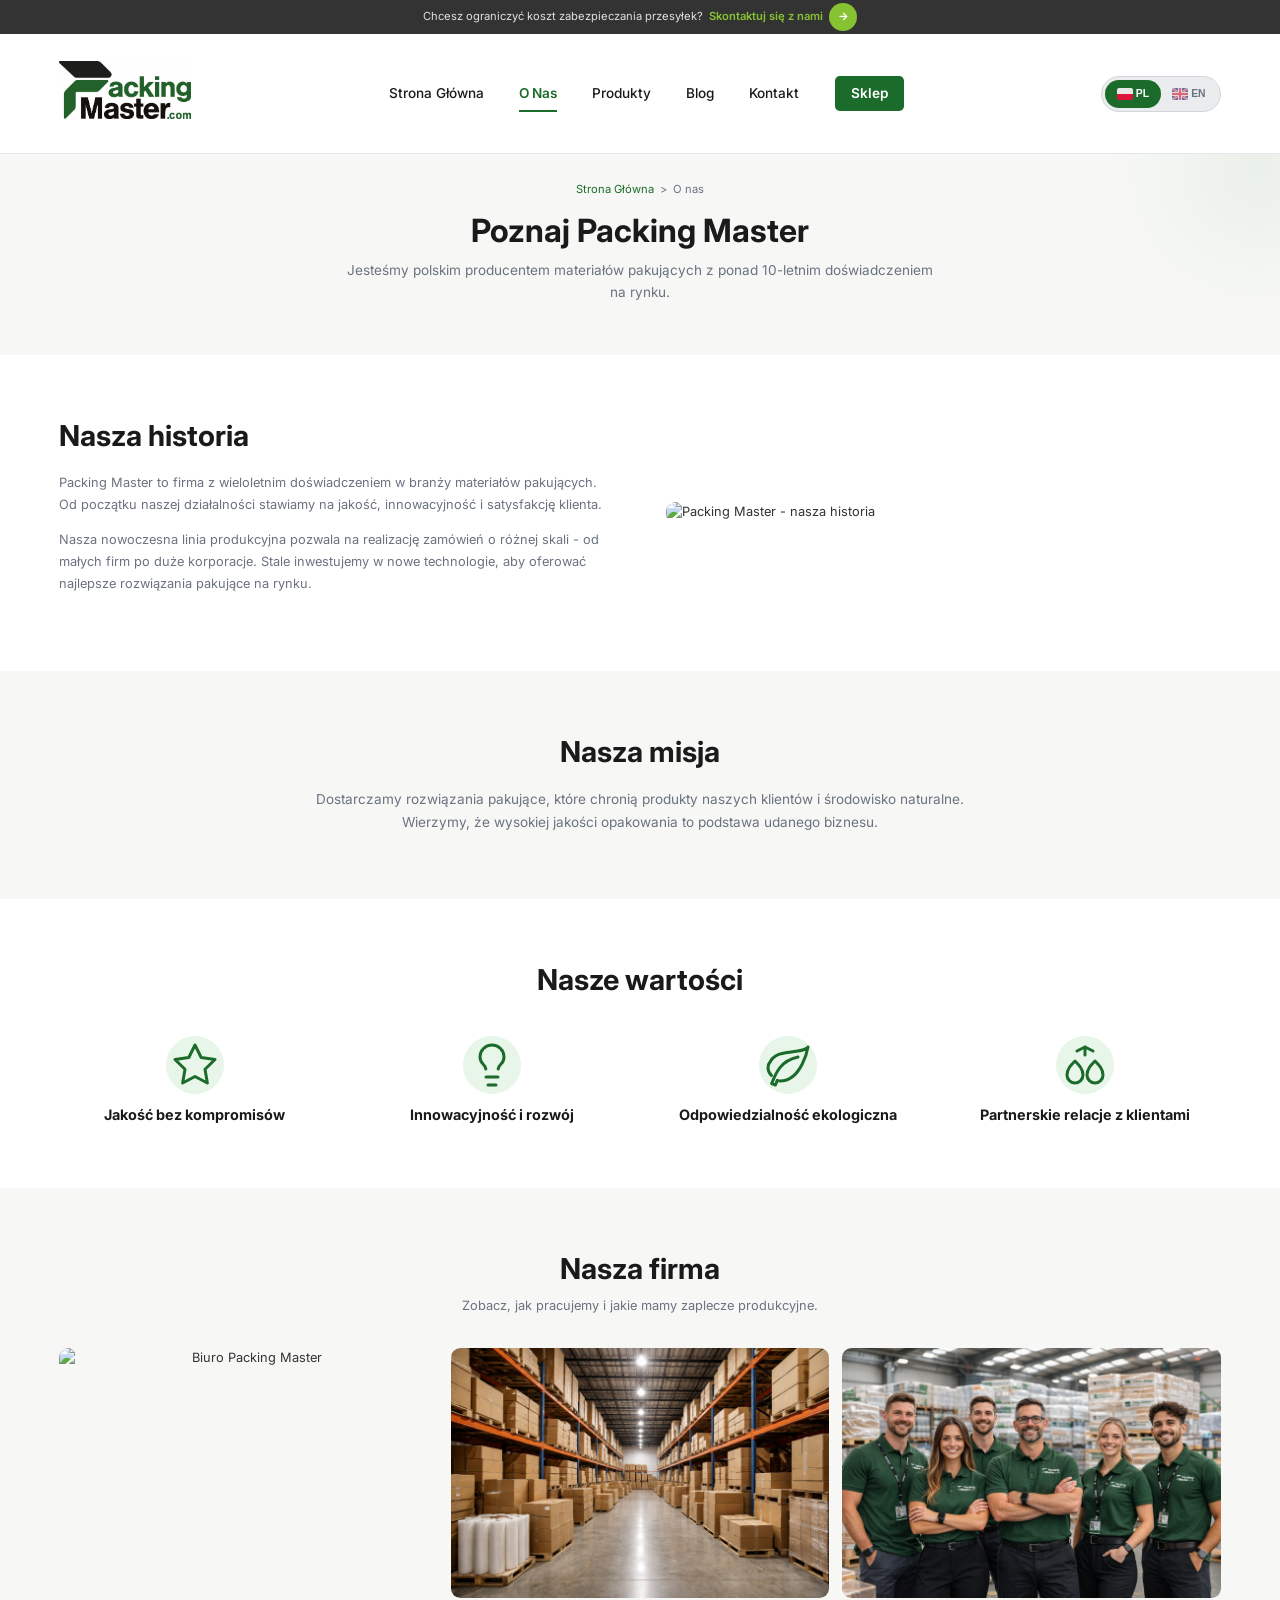
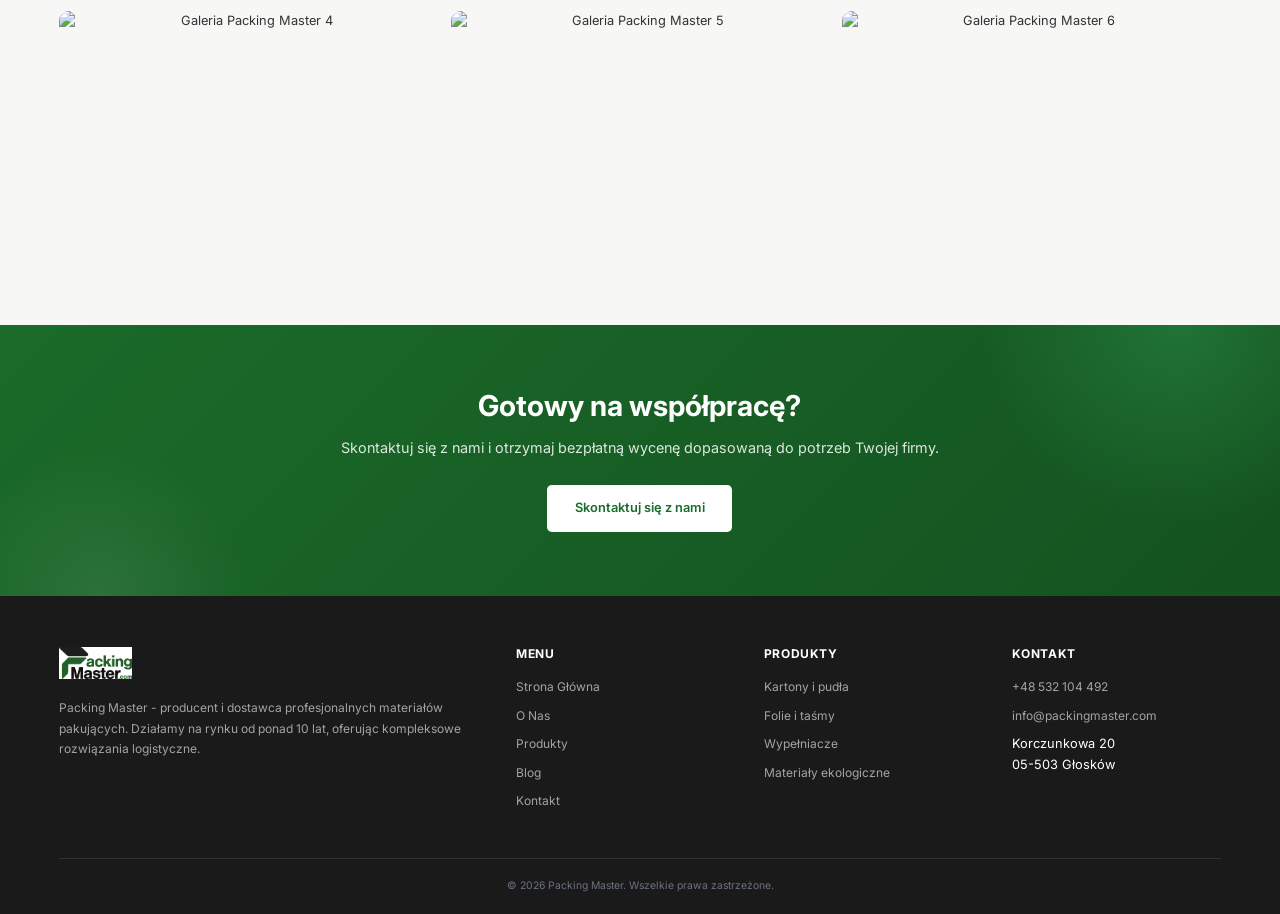
==== commit e1c95a88: "Redesign benefits section, simplify buttons, add shop link and map pin - Compact benefits section: 4" ====
--- a/about.html
+++ b/about.html
@@ -52,6 +52,7 @@
         <a href="products.html" data-i18n="nav.products">Produkty</a>
         <a href="blog.html" data-i18n="nav.blog">Blog</a>
         <a href="contact.html" data-i18n="nav.contact">Kontakt</a>
+        <a href="https://packingmaster.com" target="_blank" rel="noopener" data-i18n="nav.shop" class="header__nav-shop">Sklep</a>
       </nav>
       <div class="header__actions">
         <div class="lang-switcher">
@@ -78,6 +79,7 @@
     <a href="products.html" data-i18n="nav.products">Produkty</a>
     <a href="blog.html" data-i18n="nav.blog">Blog</a>
     <a href="contact.html" data-i18n="nav.contact">Kontakt</a>
+    <a href="https://packingmaster.com" target="_blank" rel="noopener" data-i18n="nav.shop" class="mobile-nav__shop">Sklep</a>
     <div class="lang-switcher">
       <div class="lang-switcher__track" data-active="pl">
         <div class="lang-switcher__indicator"></div>
@@ -239,7 +241,7 @@
     </div>
   </footer>
 
-  <script src="js/i18n.js"></script>
+  <script src="js/i18n.js?v=2"></script>
   <script src="js/main.js"></script>
 </body>
 </html>
--- a/css/style.css
+++ b/css/style.css
@@ -216,6 +216,30 @@
 
 .header__nav a.active::after {
   display: none;
+}
+
+.header__nav-shop {
+  background: #1B6B2A;
+  color: #FFFFFF !important;
+  padding: 0.5rem 1.25rem !important;
+  border-radius: 0.375rem;
+  font-weight: 600 !important;
+  transition: background-color 0.2s;
+}
+
+.header__nav-shop:hover {
+  background: #145220;
+  color: #FFFFFF !important;
+}
+
+.mobile-nav__shop {
+  background: #1B6B2A;
+  color: #FFFFFF !important;
+  text-align: center;
+  border-radius: 0.375rem;
+  border-bottom: none !important;
+  padding: 0.75rem 0 !important;
+  font-weight: 600;
 }
 
 .header__actions {
@@ -515,91 +539,7 @@
 .grid-3 { display: grid; grid-template-columns: repeat(3, 1fr); gap: 2rem; }
 .grid-4 { display: grid; grid-template-columns: repeat(4, 1fr); gap: 2rem; }
 
-/* ---- Benefit Cards ---- */
-.benefit-card {
-  background: #FFFFFF;
-  border: none;
-  border-radius: 1rem;
-  padding: 2.5rem 2rem 2rem;
-  text-align: center;
-  position: relative;
-  overflow: hidden;
-  box-shadow: 0 4px 20px rgba(0, 0, 0, 0.06);
-}
-
-.benefit-card::before {
-  content: '';
-  position: absolute;
-  top: 0;
-  left: 0;
-  right: 0;
-  height: 4px;
-  background: linear-gradient(90deg, #1B6B2A, #4ADE80);
-  transform: scaleX(0);
-  transform-origin: left;
-  transition: transform 0.5s cubic-bezier(0.16, 1, 0.3, 1);
-}
-
-.benefit-card:hover::before {
-  transform: scaleX(1);
-}
-
-.benefit-card__icon {
-  width: 58px;
-  height: 58px;
-  background: linear-gradient(135deg, #E8F5E9 0%, #C8E6C9 100%);
-  border-radius: 50%;
-  display: flex;
-  align-items: center;
-  justify-content: center;
-  margin: 0 auto 1.5rem;
-  color: #1B6B2A;
-}
-
-.benefit-card__icon svg {
-  width: 26px;
-  height: 26px;
-}
-
-.benefit-card h4 {
-  margin-bottom: 0.5rem;
-}
-
-.benefit-card p {
-  font-size: 0.9375rem;
-  line-height: 1.7;
-}
-
-/* ---- Benefits Stats Bar ---- */
-.benefits__stats {
-  display: grid;
-  grid-template-columns: repeat(4, 1fr);
-  gap: 2rem;
-  margin-bottom: 3.5rem;
-  padding-bottom: 3rem;
-  border-bottom: 1px solid rgba(27, 107, 42, 0.12);
-}
-
-.benefits__stat-item {
-  text-align: center;
-}
-
-.benefits__stat-number {
-  display: block;
-  font-size: 2.75rem;
-  font-weight: 800;
-  color: #1B6B2A;
-  line-height: 1;
-  margin-bottom: 0.5rem;
-  letter-spacing: -0.02em;
-}
-
-.benefits__stat-label {
-  display: block;
-  font-size: 0.9375rem;
-  color: #6B7280;
-  font-weight: 500;
-}
+/* ---- Benefit Items (legacy) ---- */
 
 /* ---- Product Card ---- */
 .product-card {
@@ -1217,11 +1157,57 @@
 .hero .btn-outline:hover { background: rgba(255,255,255,0.15); border-color: #FFFFFF; }
 
 /* ---- Benefits section ---- */
-.benefits { padding: 6rem 0; background: #F7F8F6; text-align: center; }
-.benefits h2 { margin-bottom: 1rem; }
-.benefits > .container > p { max-width: 600px; margin: 0 auto 3.5rem; }
-.benefits__grid { display: grid; grid-template-columns: repeat(4, 1fr); gap: 1.5rem; }
-.benefit-card h3 { margin-bottom: 0.75rem; font-size: 1.25rem; }
+.benefits { padding: 3.5rem 0; background: #F7F8F6; text-align: center; }
+.benefits h2 { margin-bottom: 2rem; }
+
+.benefits__grid {
+  display: grid;
+  grid-template-columns: repeat(4, 1fr);
+  gap: 1.25rem;
+}
+
+.benefit-card {
+  background: #FFFFFF;
+  border: 1px solid #E5E7EB;
+  border-radius: 0.75rem;
+  padding: 1.5rem 1.25rem;
+  text-align: center;
+  transition: transform 0.4s cubic-bezier(0.16, 1, 0.3, 1), box-shadow 0.4s ease;
+}
+
+.benefit-card:hover {
+  transform: translateY(-6px);
+  box-shadow: 0 16px 32px rgba(0, 0, 0, 0.08);
+}
+
+.benefit-card__icon {
+  width: 48px;
+  height: 48px;
+  background: #E8F5E9;
+  border-radius: 50%;
+  display: flex;
+  align-items: center;
+  justify-content: center;
+  color: #1B6B2A;
+  margin: 0 auto 1rem;
+  transition: background 0.3s ease, color 0.3s ease;
+}
+
+.benefit-card:hover .benefit-card__icon {
+  background: #1B6B2A;
+  color: #FFFFFF;
+}
+
+.benefit-card h3 {
+  font-size: 1.0625rem;
+  margin-bottom: 0.375rem;
+}
+
+.benefit-card p {
+  font-size: 0.8125rem;
+  line-height: 1.5;
+  margin: 0;
+}
 
 /* ---- Products section ---- */
 .products { padding: 5rem 0; text-align: center; }
@@ -1345,7 +1331,6 @@
 
 /* ---- Additional Responsive ---- */
 @media (max-width: 1024px) {
-  .benefits__stats { grid-template-columns: repeat(4, 1fr); gap: 1.5rem; }
   .benefits__grid { grid-template-columns: repeat(2, 1fr); }
   .products__grid { grid-template-columns: repeat(2, 1fr); }
   .testimonials__grid { grid-template-columns: 1fr; }
@@ -1361,9 +1346,7 @@
 }
 
 @media (max-width: 768px) {
-  .benefits__stats { grid-template-columns: repeat(2, 1fr); gap: 1.5rem; }
-  .benefits__stat-number { font-size: 2.25rem; }
-  .benefits__grid { grid-template-columns: 1fr; }
+  .benefits__grid { grid-template-columns: 1fr 1fr; }
   .products__grid { grid-template-columns: 1fr; }
   .partners__grid { grid-template-columns: repeat(2, 1fr); }
   .about-story__grid { grid-template-columns: 1fr; gap: 2rem; }
@@ -1375,6 +1358,7 @@
 }
 
 @media (max-width: 480px) {
+  .benefits__grid { grid-template-columns: 1fr; }
   .about-values__grid { grid-template-columns: 1fr; }
   .about-gallery__grid { grid-template-columns: 1fr; }
 }
@@ -1654,26 +1638,6 @@
   transform: translateX(4px);
 }
 
-/* Benefit card hover */
-.benefit-card {
-  transition: transform 0.4s cubic-bezier(0.16, 1, 0.3, 1), box-shadow 0.4s ease;
-}
-
-.benefit-card:hover {
-  transform: translateY(-8px);
-  box-shadow: 0 20px 40px rgba(27, 107, 42, 0.12), 0 8px 16px rgba(0, 0, 0, 0.06);
-}
-
-.benefit-card__icon {
-  transition: transform 0.4s cubic-bezier(0.16, 1, 0.3, 1), background 0.4s ease, color 0.4s ease;
-}
-
-.benefit-card:hover .benefit-card__icon {
-  transform: scale(1.1);
-  background: linear-gradient(135deg, #1B6B2A 0%, #2E8B3E 100%);
-  color: #FFFFFF;
-}
-
 /* Testimonial card hover */
 .testimonial-card {
   transition: transform 0.4s cubic-bezier(0.16, 1, 0.3, 1), box-shadow 0.4s ease;
@@ -1739,56 +1703,17 @@
 
 /* ---- Button Effects ---- */
 
-/* Ripple effect */
-.btn {
-  position: relative;
-  overflow: hidden;
-}
-
-.btn .ripple {
-  position: absolute;
-  border-radius: 50%;
-  background: rgba(255, 255, 255, 0.35);
-  transform: scale(0);
-  animation: btnRipple 0.6s ease-out;
-  pointer-events: none;
-}
-
-@keyframes btnRipple {
-  to { transform: scale(4); opacity: 0; }
-}
-
-/* Button hover lift */
-.btn-primary {
-  transition: background-color 0.2s, color 0.2s, transform 0.3s cubic-bezier(0.16, 1, 0.3, 1), box-shadow 0.3s ease;
-}
-
+/* Button hover - simple opacity */
 .btn-primary:hover {
-  transform: translateY(-2px);
-  box-shadow: 0 8px 20px rgba(27, 107, 42, 0.3);
-}
-
-.btn-primary:active {
-  transform: translateY(0);
-  box-shadow: 0 2px 8px rgba(27, 107, 42, 0.2);
-}
-
-.btn-outline {
-  transition: background-color 0.2s, color 0.2s, border-color 0.2s, transform 0.3s cubic-bezier(0.16, 1, 0.3, 1), box-shadow 0.3s ease;
+  opacity: 0.85;
 }
 
 .btn-outline:hover {
-  transform: translateY(-2px);
-  box-shadow: 0 8px 20px rgba(27, 107, 42, 0.15);
-}
-
-.btn-white {
-  transition: background-color 0.2s, color 0.2s, transform 0.3s cubic-bezier(0.16, 1, 0.3, 1), box-shadow 0.3s ease;
+  opacity: 0.85;
 }
 
 .btn-white:hover {
-  transform: translateY(-2px);
-  box-shadow: 0 8px 20px rgba(0, 0, 0, 0.15);
+  opacity: 0.85;
 }
 
 /* ---- Section label animation ---- */
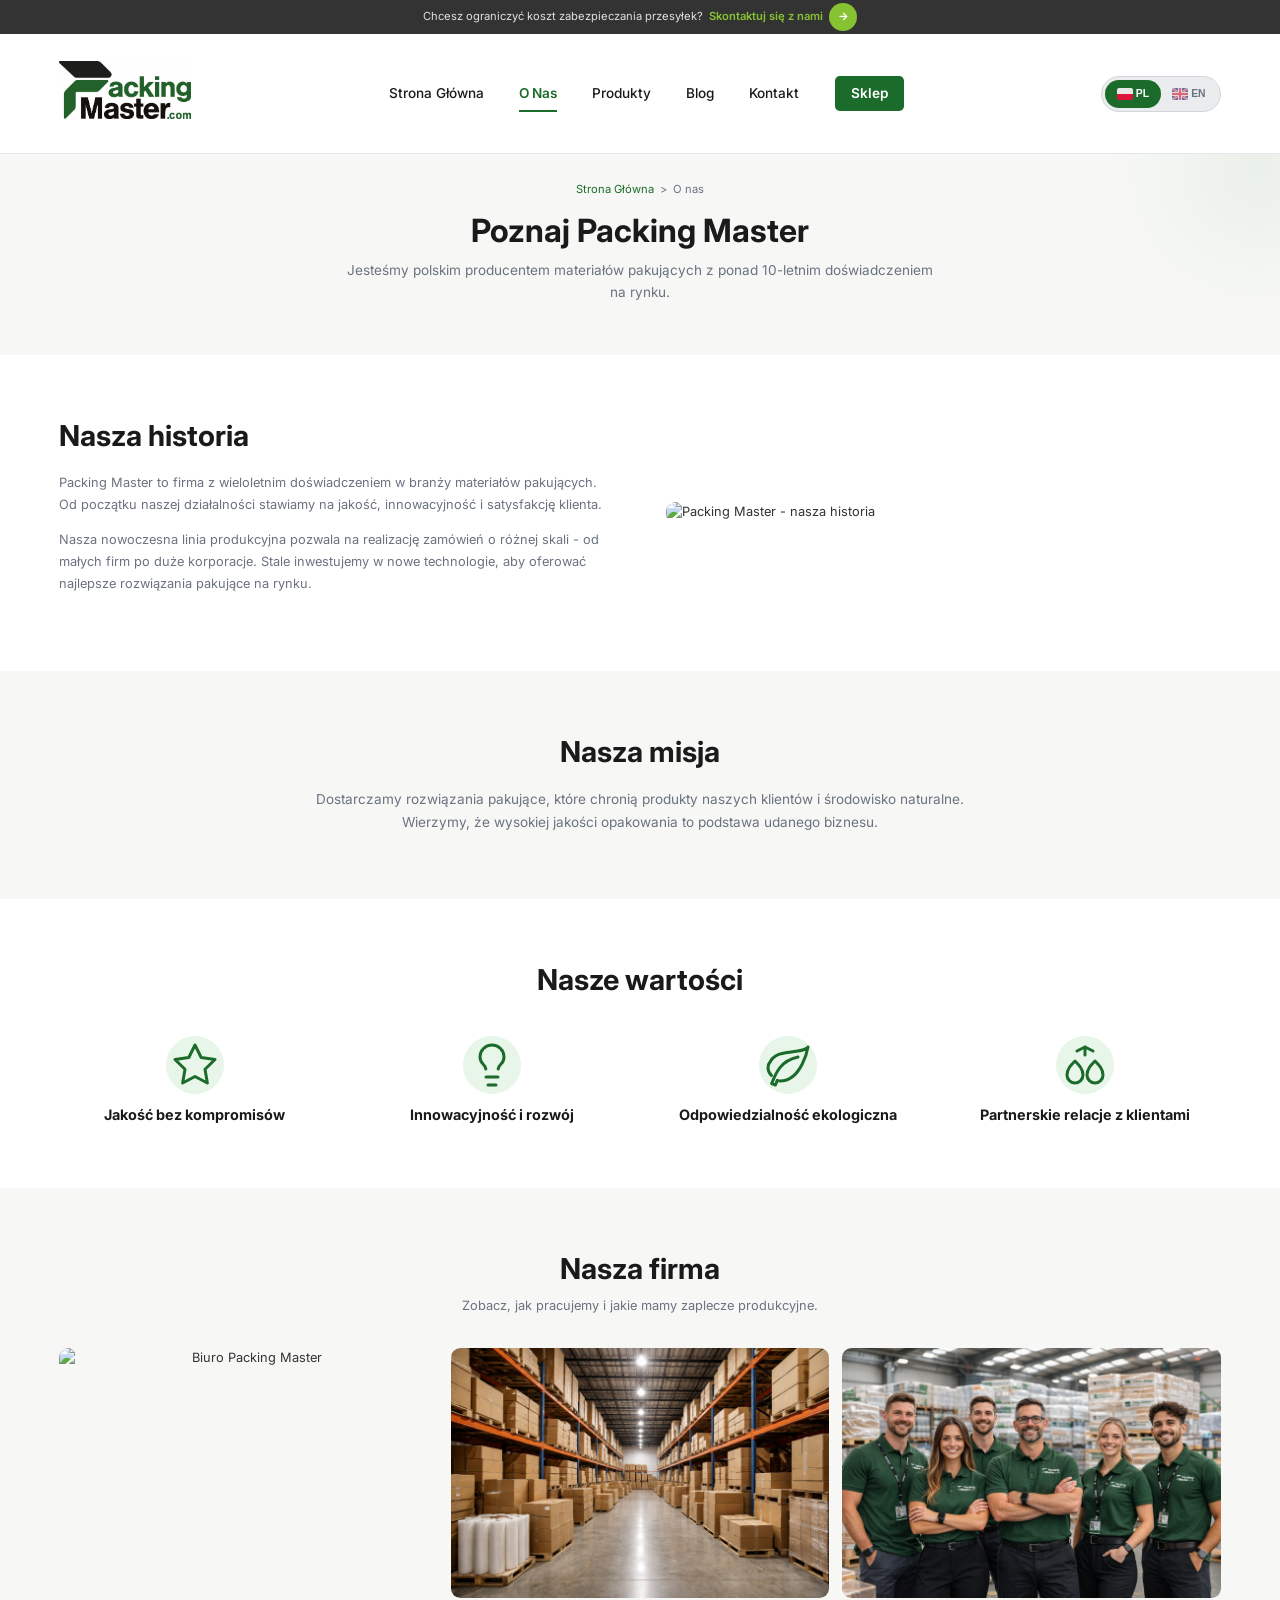
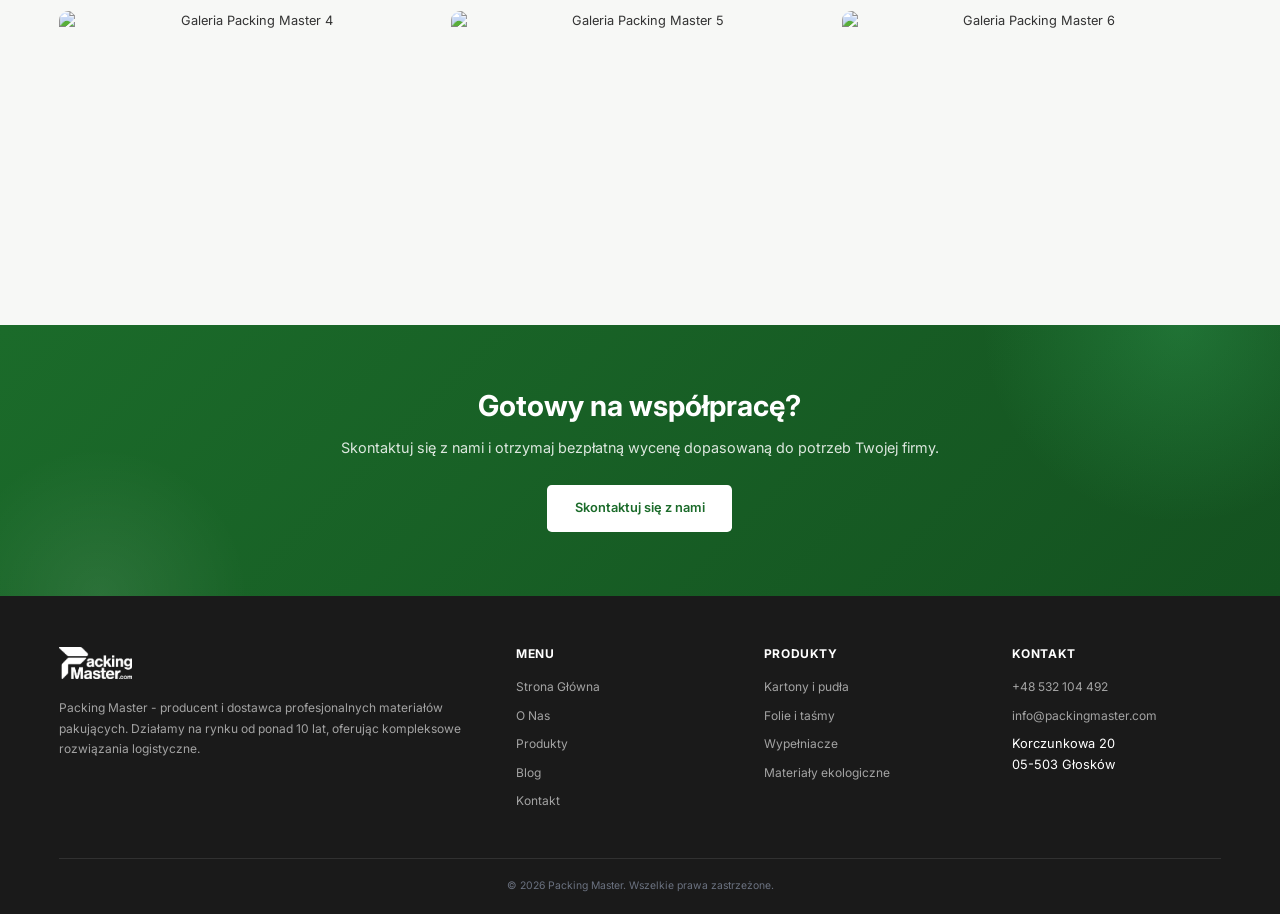
==== commit 8293c8cf: "Update footer logo, link products to shop, integrate Web3Forms contact - Change footer logo to Czarn" ====
--- a/about.html
+++ b/about.html
@@ -204,7 +204,7 @@
     <div class="container">
       <div class="footer__grid">
         <div class="footer__brand">
-          <img src="images/logo.jpg" alt="Packing Master">
+          <img src="images/Czarno-bale-logo.png" alt="Packing Master">
           <p data-i18n="footer.desc">Packing Master - producent i dostawca profesjonalnych materiałów pakujących. Działamy na rynku od ponad 10 lat, oferując kompleksowe rozwiązania logistyczne.</p>
         </div>
         <div>
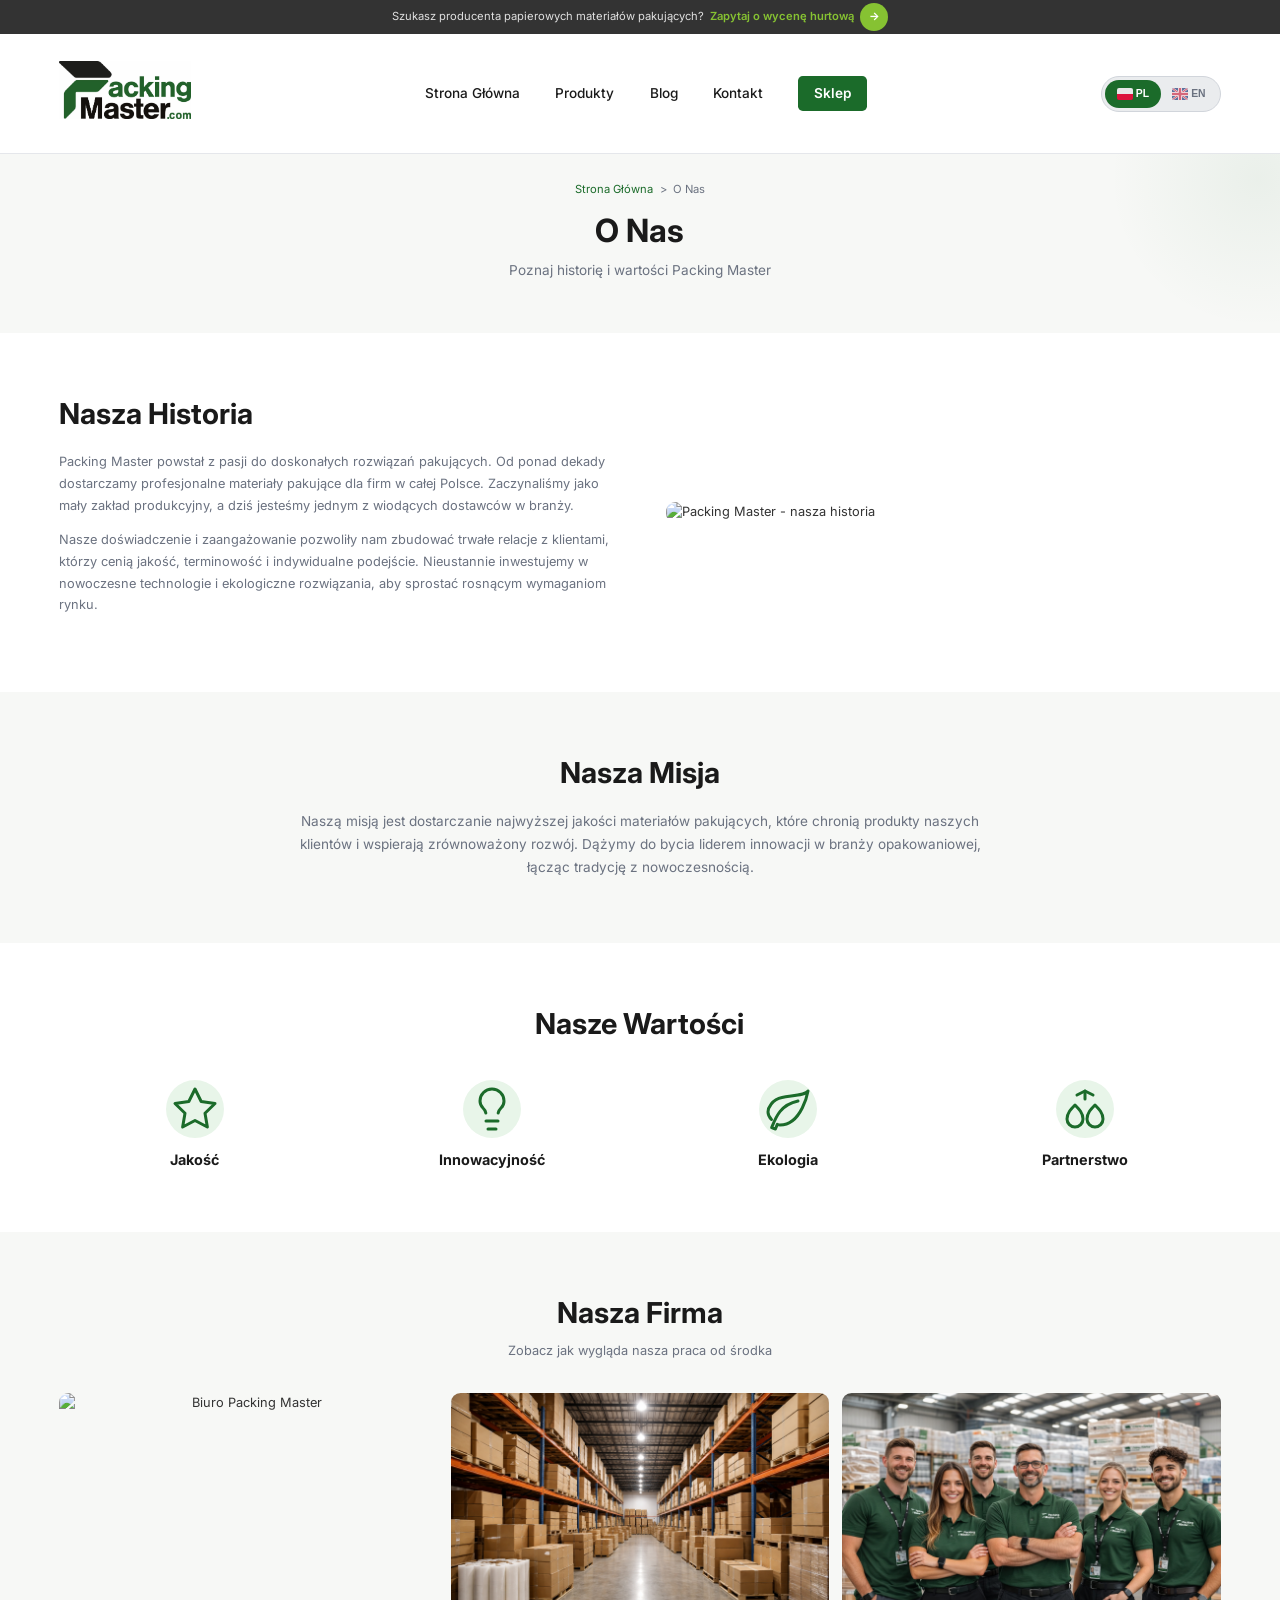
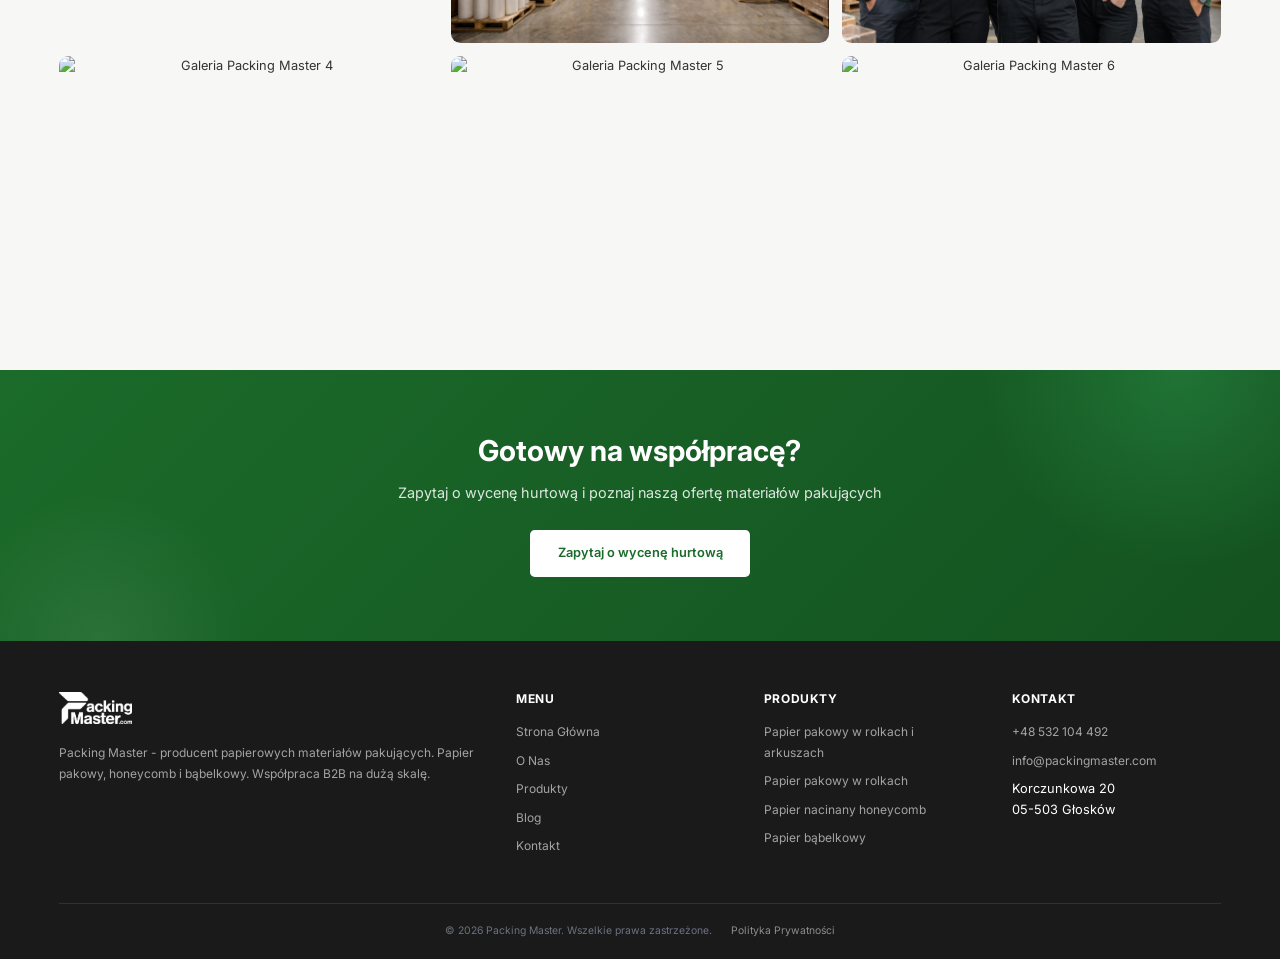
==== commit 6540202e: "Add GDPR-compliant privacy policy page with consent checkbox - Create privacy.html with full Polish/" ====
--- a/about.html
+++ b/about.html
@@ -17,6 +17,7 @@
   <meta name="twitter:description" content="Poznaj historię, misję i wartości Packing Master - producenta profesjonalnych materiałów pakujących.">
   <link rel="canonical" href="https://packingmaster.com/about.html">
   <title>O Nas - Packing Master</title>
+  <link rel="icon" type="image/png" href="images/MałeLogo.png">
   <link rel="preconnect" href="https://fonts.googleapis.com">
   <link rel="preconnect" href="https://fonts.gstatic.com" crossorigin>
   <link href="https://fonts.googleapis.com/css2?family=Inter:wght@300;400;500;600;700;800&display=swap" rel="stylesheet">
@@ -36,7 +37,7 @@
   <!-- Top Bar -->
   <div class="topbar">
     <div class="container">
-      <p><span class="topbar__text" data-i18n="topbar.text">Chcesz ograniczyć koszt zabezpieczania przesyłek?</span> <a href="contact.html" class="topbar__cta" data-i18n="topbar.cta">Skontaktuj się z nami</a> <a href="contact.html" class="topbar__arrow">→</a></p>
+      <p><span class="topbar__text" data-i18n="topbar.text">Szukasz producenta papierowych materiałów pakujących?</span> <a href="contact.html" class="topbar__cta" data-i18n="topbar.cta">Zapytaj o wycenę hurtową</a> <a href="contact.html" class="topbar__arrow">→</a></p>
     </div>
   </div>
 
@@ -48,7 +49,6 @@
       </a>
       <nav class="header__nav">
         <a href="index.html" data-i18n="nav.home">Strona Główna</a>
-        <a href="about.html" class="active" data-i18n="nav.about">O Nas</a>
         <a href="products.html" data-i18n="nav.products">Produkty</a>
         <a href="blog.html" data-i18n="nav.blog">Blog</a>
         <a href="contact.html" data-i18n="nav.contact">Kontakt</a>
@@ -75,7 +75,6 @@
   </header>
   <nav class="mobile-nav">
     <a href="index.html" data-i18n="nav.home">Strona Główna</a>
-    <a href="about.html" data-i18n="nav.about">O Nas</a>
     <a href="products.html" data-i18n="nav.products">Produkty</a>
     <a href="blog.html" data-i18n="nav.blog">Blog</a>
     <a href="contact.html" data-i18n="nav.contact">Kontakt</a>
@@ -194,8 +193,8 @@
   <section class="cta">
     <div class="container">
       <h2 data-animate="fade-up" data-i18n="cta.title">Gotowy na współpracę?</h2>
-      <p data-animate="fade-up" data-delay="100" data-i18n="cta.subtitle">Skontaktuj się z nami i poznaj naszą ofertę materiałów pakujących</p>
-      <a href="contact.html" class="btn btn-white" data-animate="zoom-in" data-delay="200" data-magnetic data-i18n="cta.button">Skontaktuj się z nami</a>
+      <p data-animate="fade-up" data-delay="100" data-i18n="cta.subtitle">Zapytaj o wycenę hurtową i poznaj naszą ofertę materiałów pakujących</p>
+      <a href="contact.html" class="btn btn-white" data-animate="zoom-in" data-delay="200" data-magnetic data-i18n="cta.button">Zapytaj o wycenę hurtową</a>
     </div>
   </section>
 
@@ -205,7 +204,7 @@
       <div class="footer__grid">
         <div class="footer__brand">
           <img src="images/Czarno-bale-logo.png" alt="Packing Master">
-          <p data-i18n="footer.desc">Packing Master - producent i dostawca profesjonalnych materiałów pakujących. Działamy na rynku od ponad 10 lat, oferując kompleksowe rozwiązania logistyczne.</p>
+          <p data-i18n="footer.desc">Packing Master - producent papierowych materiałów pakujących. Papier pakowy, honeycomb i bąbelkowy. Współpraca B2B na dużą skalę.</p>
         </div>
         <div>
           <h5 data-i18n="footer.menu">Menu</h5>
@@ -220,10 +219,10 @@
         <div>
           <h5 data-i18n="footer.products">Produkty</h5>
           <ul>
-            <li><a href="products.html" data-i18n="products.1.title">Kartony i pudła</a></li>
-            <li><a href="products.html" data-i18n="products.2.title">Folie i taśmy</a></li>
-            <li><a href="products.html" data-i18n="products.3.title">Wypełniacze</a></li>
-            <li><a href="products.html" data-i18n="products.4.title">Materiały ekologiczne</a></li>
+            <li><a href="products.html" data-i18n="products.1.title">Papier pakowy w rolkach i arkuszach</a></li>
+            <li><a href="products.html" data-i18n="products.2.title">Papier pakowy w rolkach</a></li>
+            <li><a href="products.html" data-i18n="products.3.title">Papier nacinany honeycomb</a></li>
+            <li><a href="products.html" data-i18n="products.4.title">Papier bąbelkowy</a></li>
           </ul>
         </div>
         <div>
@@ -237,6 +236,7 @@
       </div>
       <div class="footer__bottom">
         <p data-i18n="footer.copyright">© 2026 Packing Master. Wszelkie prawa zastrzeżone.</p>
+        <a href="privacy.html" data-i18n="footer.privacy">Polityka Prywatności</a>
       </div>
     </div>
   </footer>
--- a/css/style.css
+++ b/css/style.css
@@ -551,7 +551,7 @@
 
 .product-card__image {
   width: 100%;
-  height: 176px;
+  height: 308px;
   overflow: hidden;
   background: #F7F8F6;
 }
@@ -634,11 +634,12 @@
 }
 
 .partner-logo {
-  height: 96px;
+  height: 120px;
+  padding: 1rem;
   display: flex;
   align-items: center;
   justify-content: center;
-  opacity: 0.5;
+  opacity: 0.75;
   filter: grayscale(100%);
   transition: opacity 0.2s, filter 0.2s;
 }
@@ -649,8 +650,8 @@
 }
 
 .partner-logo img {
-  max-height: 100%;
-  max-width: 100%;
+  max-height: 80px;
+  max-width: 160px;
   object-fit: contain;
 }
 
@@ -966,6 +967,103 @@
   text-align: center;
   color: rgba(255,255,255,0.4);
   font-size: 0.8125rem;
+  display: flex;
+  justify-content: center;
+  align-items: center;
+  gap: 1.5rem;
+  flex-wrap: wrap;
+}
+
+.footer__bottom a {
+  color: rgba(255,255,255,0.5);
+  text-decoration: none;
+  transition: color 0.3s;
+}
+
+.footer__bottom a:hover {
+  color: #FFFFFF;
+}
+
+/* ---- Privacy Policy Page ---- */
+.privacy-content {
+  padding: 4rem 0 5rem;
+}
+
+.privacy-content__wrapper {
+  max-width: 800px;
+  margin: 0 auto;
+}
+
+.privacy-content__section {
+  margin-bottom: 2.5rem;
+}
+
+.privacy-content__section h2 {
+  font-size: 1.375rem;
+  font-weight: 700;
+  color: #1A1A1A;
+  margin-bottom: 1rem;
+}
+
+.privacy-content__section p {
+  font-size: 1rem;
+  line-height: 1.8;
+  color: #555;
+  margin-bottom: 0.75rem;
+}
+
+.privacy-content__section ul {
+  list-style: none;
+  padding: 0;
+  margin: 0.75rem 0;
+}
+
+.privacy-content__section ul li {
+  position: relative;
+  padding-left: 1.5rem;
+  font-size: 1rem;
+  line-height: 1.8;
+  color: #555;
+  margin-bottom: 0.5rem;
+}
+
+.privacy-content__section ul li::before {
+  content: '';
+  position: absolute;
+  left: 0;
+  top: 0.65em;
+  width: 6px;
+  height: 6px;
+  background: #1B6B2A;
+  border-radius: 50%;
+}
+
+.form-group--consent {
+  display: flex;
+  align-items: flex-start;
+  gap: 0.75rem;
+  margin-bottom: 1.5rem;
+}
+
+.form-group--consent input[type="checkbox"] {
+  margin-top: 0.25rem;
+  width: 18px;
+  height: 18px;
+  accent-color: #1B6B2A;
+  cursor: pointer;
+  flex-shrink: 0;
+}
+
+.form-group--consent label {
+  font-size: 0.875rem;
+  line-height: 1.5;
+  color: #555;
+  cursor: pointer;
+}
+
+.form-group--consent label a {
+  color: #1B6B2A;
+  text-decoration: underline;
 }
 
 /* ---- About Page ---- */
@@ -1213,13 +1311,32 @@
 .products { padding: 5rem 0; text-align: center; }
 .products h2 { margin-bottom: 1rem; }
 .products > .container > p { max-width: 600px; margin: 0 auto 3rem; }
-.products__grid { display: grid; grid-template-columns: repeat(3, 1fr); gap: 2rem; }
+.products__grid { display: grid; grid-template-columns: repeat(2, 1fr); gap: 2rem; }
 .products-grid .grid { display: grid; gap: 2rem; }
+.grid--2 { display: grid; grid-template-columns: repeat(2, 1fr); gap: 2rem; }
 .grid--3 { display: grid; grid-template-columns: repeat(3, 1fr); gap: 2rem; }
 
+/* Product card placeholder */
+.product-card__placeholder {
+  width: 100%;
+  height: 100%;
+  background: linear-gradient(135deg, #E8F5E9 0%, #F7F8F6 100%);
+  display: flex;
+  align-items: center;
+  justify-content: center;
+  color: #1B6B2A;
+  font-weight: 600;
+  font-size: 1rem;
+  text-align: center;
+  padding: 1rem;
+}
+
 /* Product card content alias and direct img */
-.product-card > img { width: 100%; height: 176px; object-fit: cover; background: #F7F8F6; }
-.product-card__content { padding: 1.5rem; text-align: left; }
+.product-card > img { width: 100%; height: 308px; object-fit: cover; background: #F7F8F6; }
+.product-card__img-wrap { position: relative; }
+.product-card__img-wrap img { width: 100%; height: 308px; object-fit: cover; display: block; transition: transform 0.6s cubic-bezier(0.16, 1, 0.3, 1); }
+.product-card__img-wrap::after { content: ''; position: absolute; bottom: 0; left: 0; right: 0; height: 40%; background: linear-gradient(to top, #FFFFFF 0%, rgba(255,255,255,0) 100%); pointer-events: none; z-index: 2; }
+.product-card__content { padding: 1.5rem; text-align: left; position: relative; margin-top: -2px; background: #FFFFFF; }
 .product-card__content h3 { margin-bottom: 0.5rem; font-size: 1.25rem; }
 .product-card__content p { font-size: 0.9375rem; margin-bottom: 1rem; }
 .product-card__link { display: inline-block; color: #1B6B2A; font-weight: 600; font-size: 0.9375rem; }
@@ -1236,7 +1353,7 @@
 /* ---- Partners section ---- */
 .partners { padding: 5rem 0; text-align: center; }
 .partners h2 { margin-bottom: 2rem; }
-.partners__grid { display: grid; grid-template-columns: repeat(5, 1fr); gap: 2rem; align-items: center; }
+.partners__grid { display: grid; grid-template-columns: repeat(5, 1fr); gap: 2rem; align-items: center; justify-items: center; }
 .partner-logo { font-weight: 600; color: #9CA3AF; font-size: 0.9375rem; }
 
 /* ---- Blog preview section ---- */
@@ -1333,6 +1450,7 @@
 @media (max-width: 1024px) {
   .benefits__grid { grid-template-columns: repeat(2, 1fr); }
   .products__grid { grid-template-columns: repeat(2, 1fr); }
+  .grid--2 { grid-template-columns: repeat(2, 1fr); }
   .testimonials__grid { grid-template-columns: 1fr; }
   .partners__grid { grid-template-columns: repeat(3, 1fr); }
   .blog-preview__grid { grid-template-columns: 1fr; }
@@ -1348,6 +1466,7 @@
 @media (max-width: 768px) {
   .benefits__grid { grid-template-columns: 1fr 1fr; }
   .products__grid { grid-template-columns: 1fr; }
+  .grid--2 { grid-template-columns: 1fr; }
   .partners__grid { grid-template-columns: repeat(2, 1fr); }
   .about-story__grid { grid-template-columns: 1fr; gap: 2rem; }
   .about-values__grid { grid-template-columns: 1fr 1fr; }
@@ -1575,14 +1694,16 @@
   box-shadow: 0 20px 40px rgba(0, 0, 0, 0.1);
 }
 
-.product-card img,
 .product-card__image img {
   transition: transform 0.6s cubic-bezier(0.16, 1, 0.3, 1);
 }
 
-.product-card:hover img,
 .product-card:hover .product-card__image img {
   transform: scale(1.08);
+}
+
+.product-card:hover .product-card__img-wrap img {
+  transform: none;
 }
 
 .product-card__link {
@@ -1710,6 +1831,33 @@
 
 .btn-outline:hover {
   opacity: 0.85;
+}
+
+/* ---- Blog Article (single post) ---- */
+.blog-article { padding: 0 0 4rem; }
+.blog-article .container { max-width: 800px; }
+.blog-article__hero { margin: -2rem 0 2.5rem; border-radius: 12px; overflow: hidden; }
+.blog-article__hero img { width: 100%; height: auto; max-height: 450px; object-fit: cover; display: block; }
+.blog-article__body { line-height: 1.8; color: #374151; }
+.blog-article__lead { font-size: 1.2rem; font-weight: 500; color: #1A1A1A; line-height: 1.7; margin-bottom: 2rem; border-left: 4px solid #1B6B2A; padding-left: 1.25rem; }
+.blog-article__body h2 { font-size: 1.5rem; color: #1A1A1A; margin: 2.5rem 0 1rem; }
+.blog-article__body p { margin-bottom: 1rem; }
+.blog-article__body ul, .blog-article__body ol { margin: 0 0 1.5rem 1.5rem; }
+.blog-article__body li { margin-bottom: 0.5rem; }
+.blog-article__body a { color: #1B6B2A; text-decoration: underline; }
+.blog-article__body a:hover { color: #145220; }
+.blog-article__tags { display: flex; flex-wrap: wrap; gap: 0.5rem; margin-top: 3rem; padding-top: 2rem; border-top: 1px solid #E5E7EB; }
+.blog-article__tags span { background: #F3F4F6; color: #4B5563; padding: 0.35rem 0.85rem; border-radius: 20px; font-size: 0.8125rem; font-weight: 500; }
+.blog-article__inline-img { margin: 2rem 0; border-radius: 10px; overflow: hidden; }
+.blog-article__inline-img img { width: 100%; height: auto; display: block; }
+.blog-article__inline-img figcaption { font-size: 0.8125rem; color: #6B7280; text-align: center; padding: 0.75rem 0 0; font-style: italic; }
+.blog-article__nav { display: flex; justify-content: space-between; gap: 1rem; margin-top: 3rem; padding-top: 2rem; border-top: 1px solid #E5E7EB; }
+
+@media (max-width: 768px) {
+  .blog-article__hero { margin: -1rem -1rem 2rem; border-radius: 0; }
+  .blog-article__body h2 { font-size: 1.3rem; }
+  .blog-article__nav { flex-direction: column; }
+  .blog-article__nav .btn { text-align: center; }
 }
 
 .btn-white:hover {
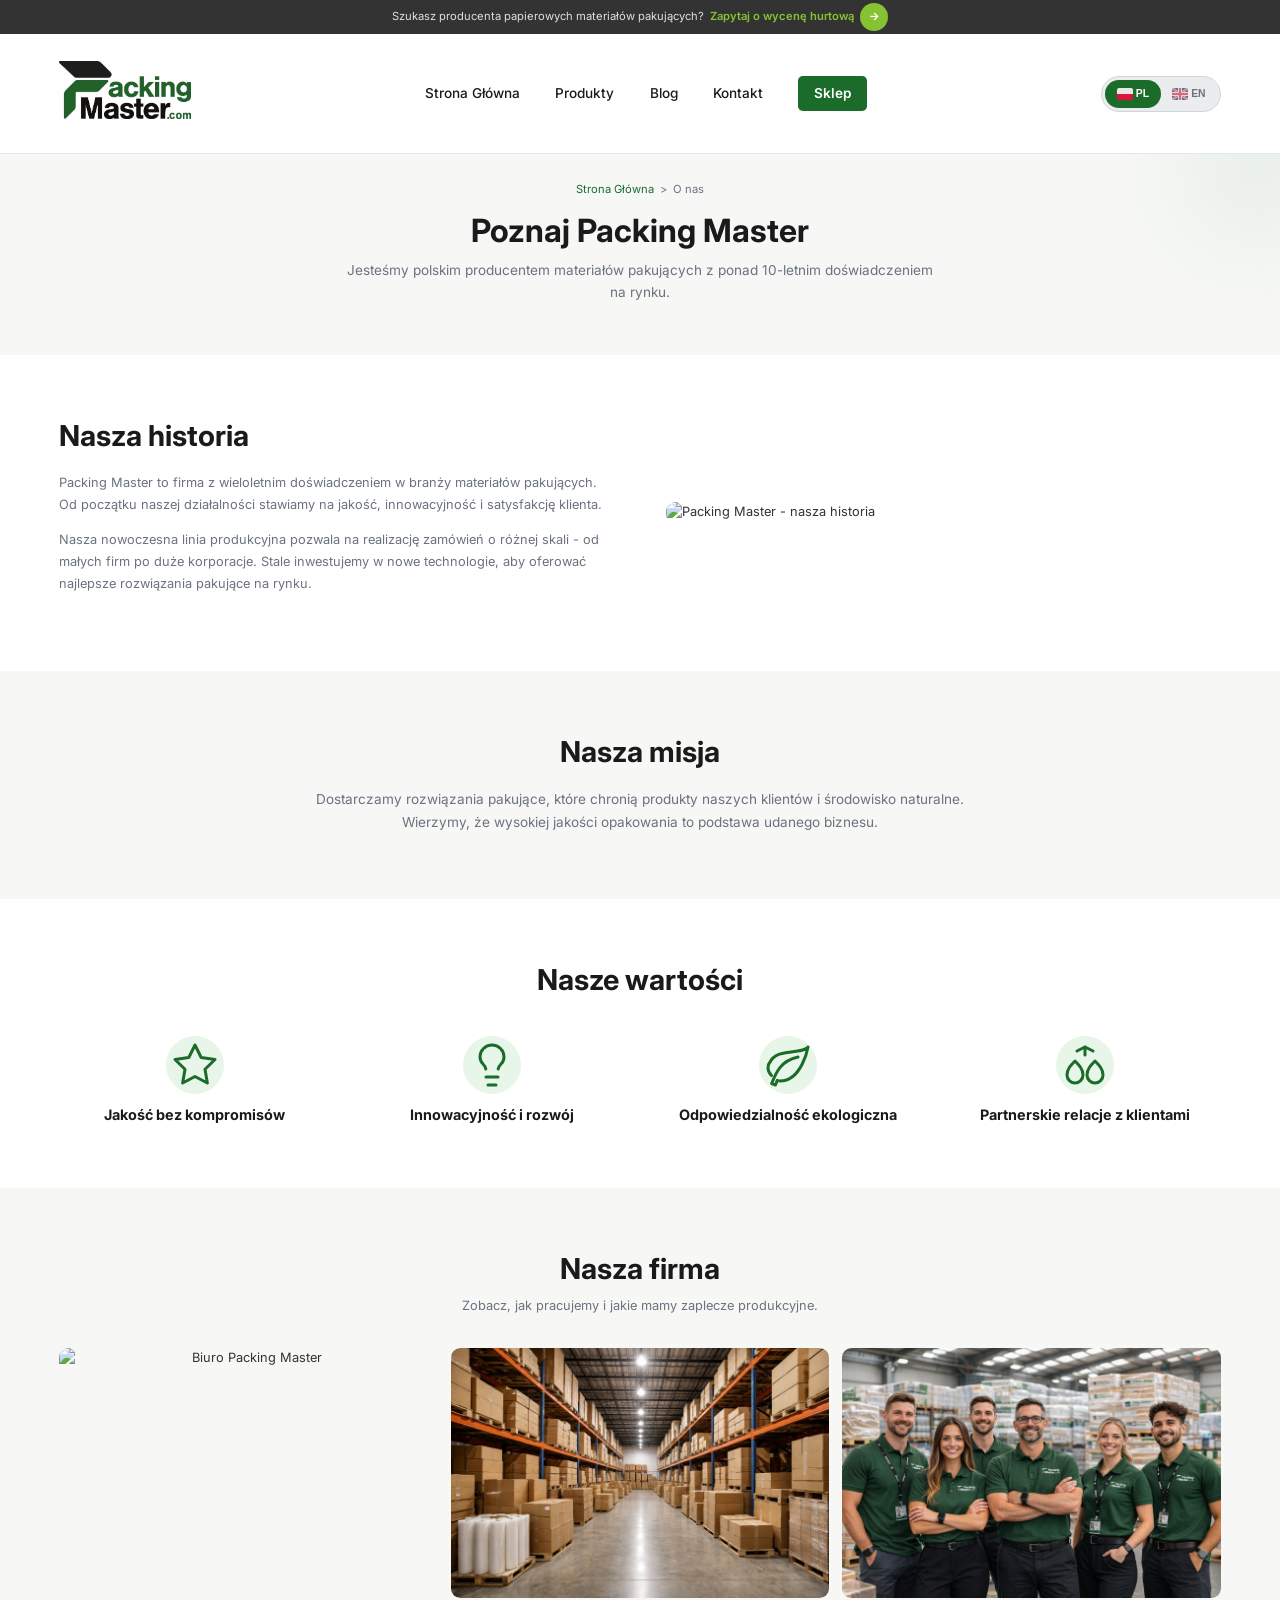
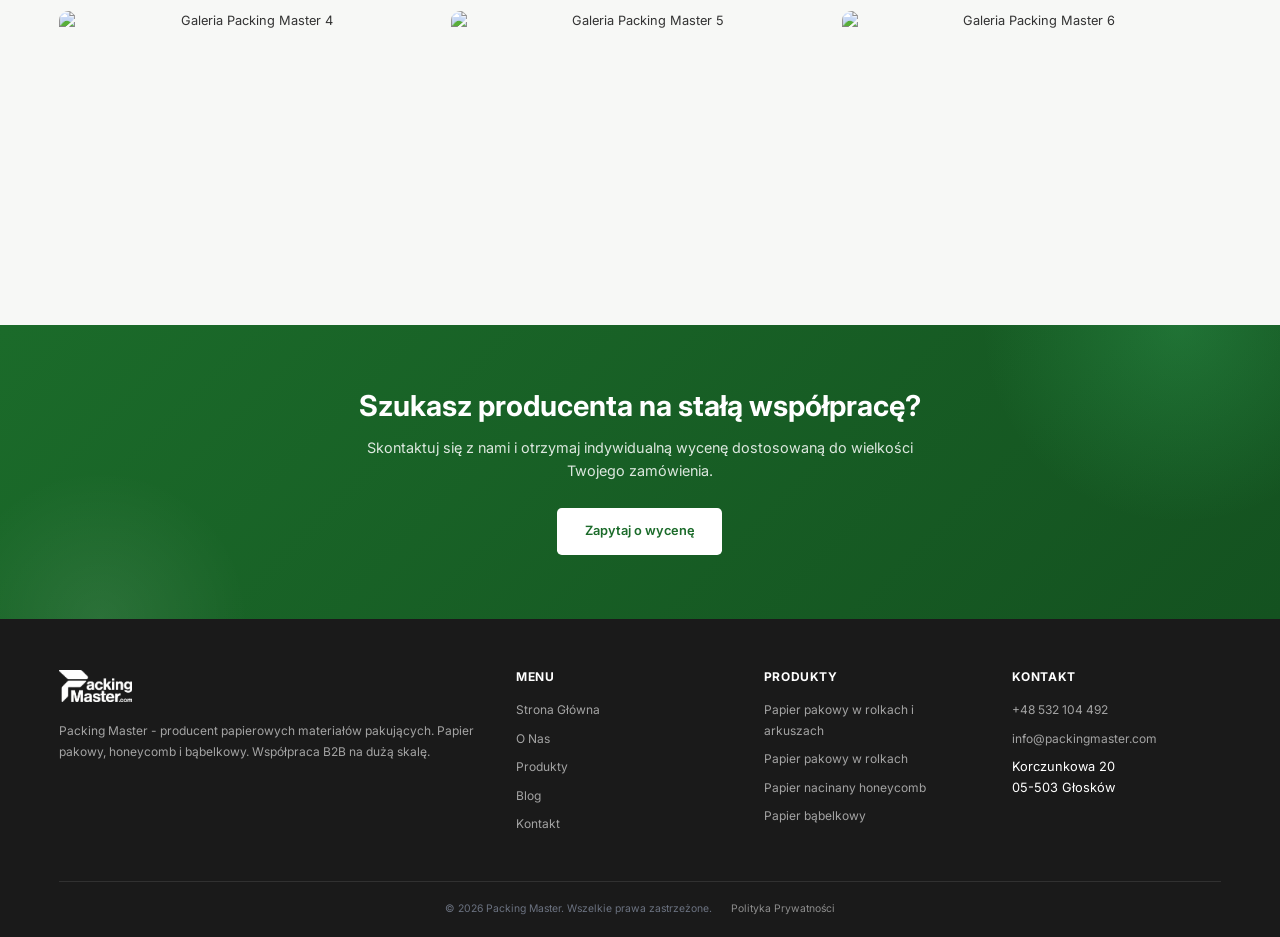
==== commit 12c82491: "Fix i18n.js syntax error breaking all JavaScript on the site - Polish quotation marks „" in privacy " ====
--- a/about.html
+++ b/about.html
@@ -241,7 +241,7 @@
     </div>
   </footer>
 
-  <script src="js/i18n.js?v=2"></script>
-  <script src="js/main.js"></script>
+  <script src="js/i18n.js?v=3"></script>
+  <script src="js/main.js?v=3"></script>
 </body>
 </html>
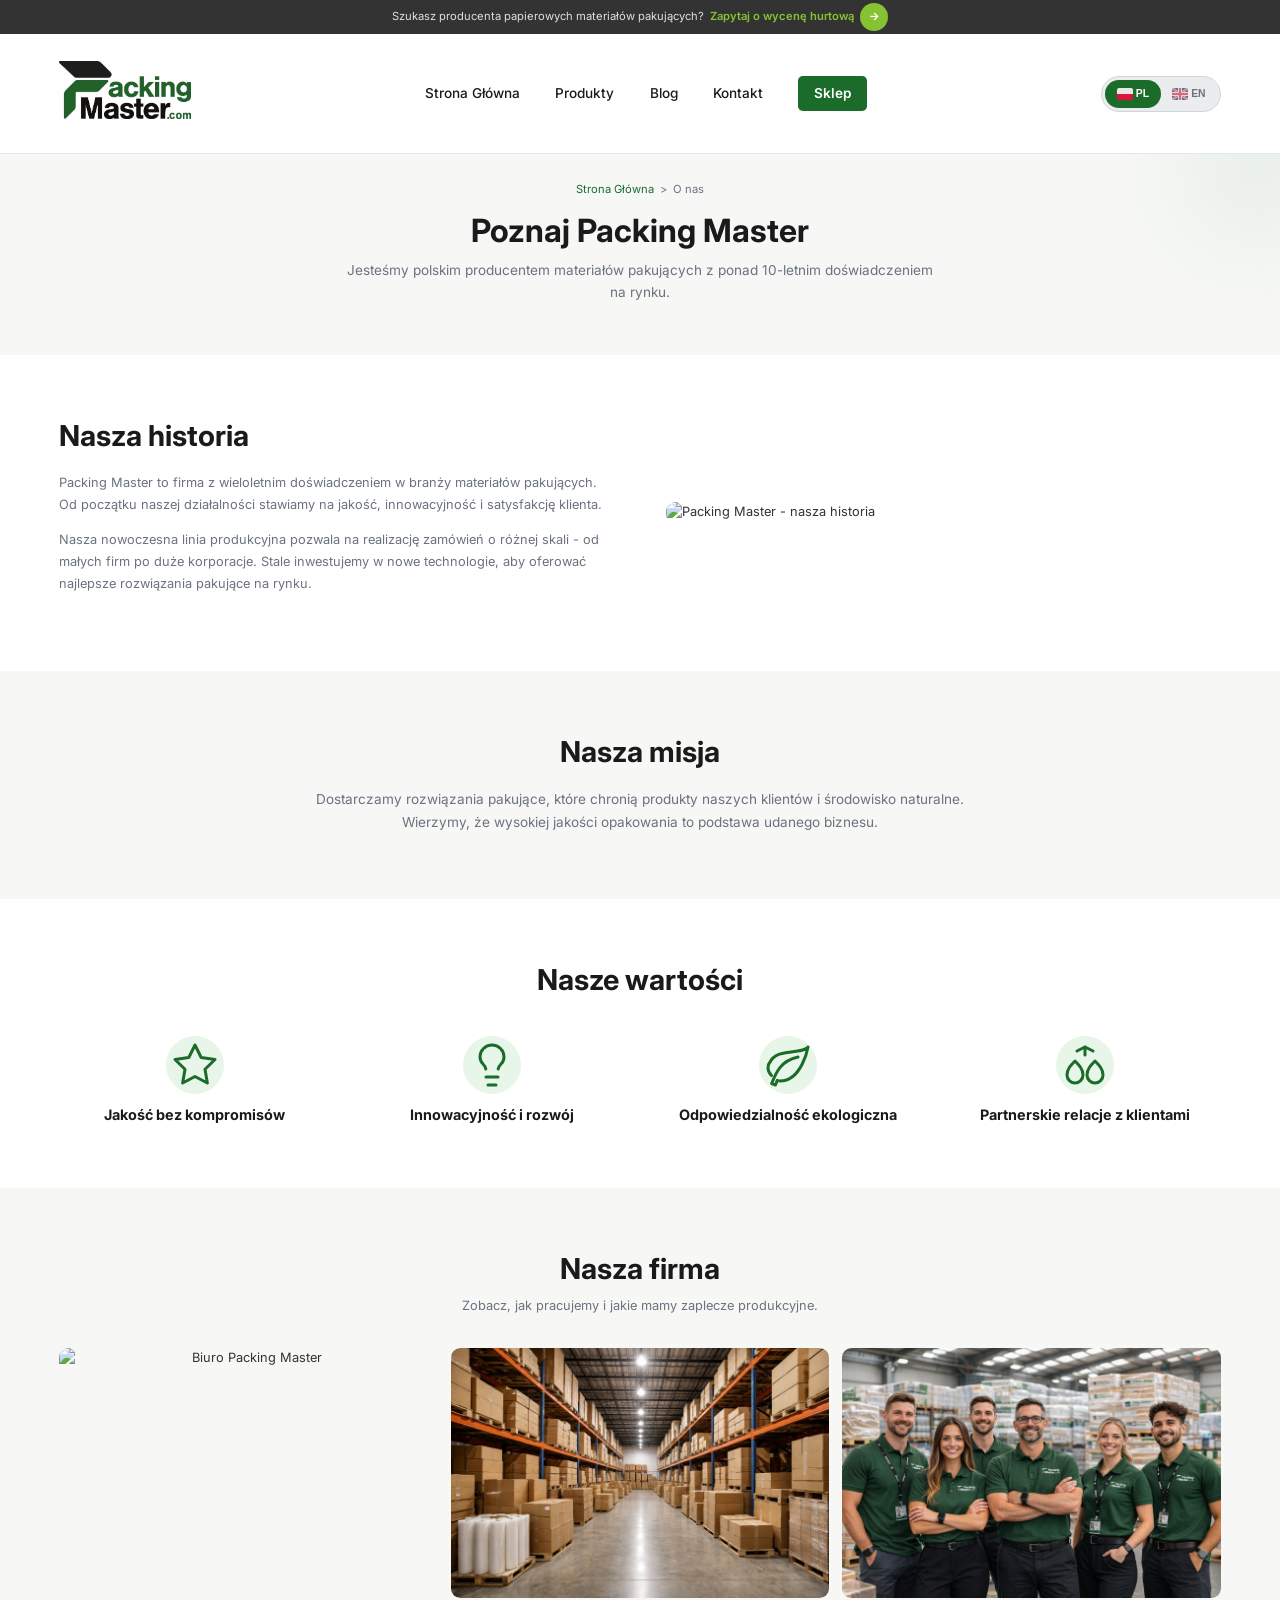
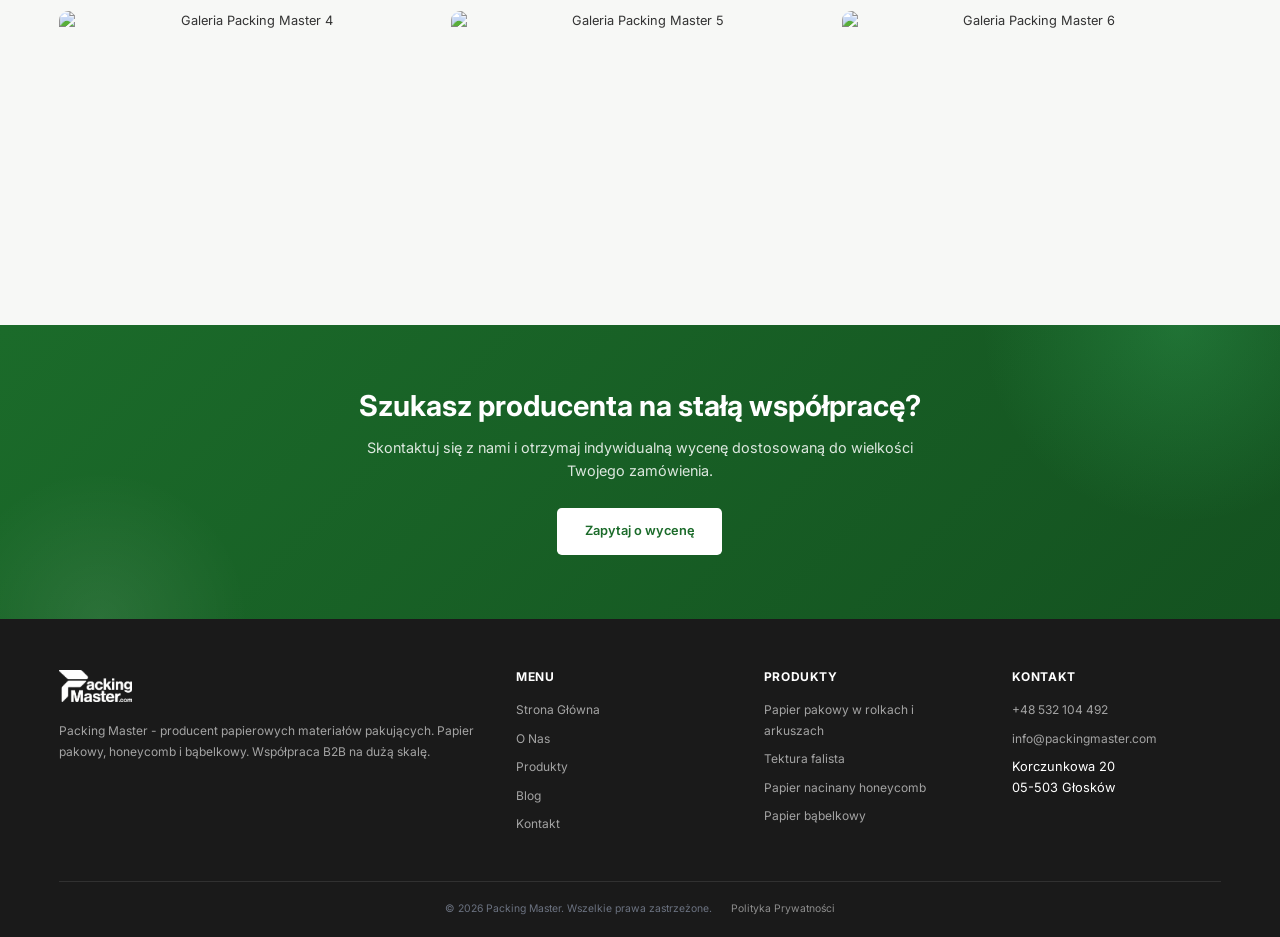
==== commit 4ff17cc1: "Update product cards: new images, descriptions, hover overlays, and Google Sans font - Replace produ" ====
--- a/about.html
+++ b/about.html
@@ -20,7 +20,7 @@
   <link rel="icon" type="image/png" href="images/MałeLogo.png">
   <link rel="preconnect" href="https://fonts.googleapis.com">
   <link rel="preconnect" href="https://fonts.gstatic.com" crossorigin>
-  <link href="https://fonts.googleapis.com/css2?family=Inter:wght@300;400;500;600;700;800&display=swap" rel="stylesheet">
+  <link href="https://fonts.googleapis.com/css2?family=Google+Sans:wght@300;400;500;600;700;800&family=Inter:wght@300;400;500;600;700;800&display=swap" rel="stylesheet">
   <link rel="stylesheet" href="css/style.css">
 </head>
 <body>
--- a/css/style.css
+++ b/css/style.css
@@ -25,7 +25,7 @@
 }
 
 body {
-  font-family: 'Inter', -apple-system, BlinkMacSystemFont, 'Segoe UI', Roboto, sans-serif;
+  font-family: 'Google Sans', 'Inter', -apple-system, BlinkMacSystemFont, 'Segoe UI', Roboto, sans-serif;
   color: #333333;
   background: #FFFFFF;
   line-height: 1.6;
@@ -1333,12 +1333,16 @@
 
 /* Product card content alias and direct img */
 .product-card > img { width: 100%; height: 308px; object-fit: cover; background: #F7F8F6; }
-.product-card__img-wrap { position: relative; }
+.product-card__img-wrap { position: relative; overflow: hidden; }
 .product-card__img-wrap img { width: 100%; height: 308px; object-fit: cover; display: block; transition: transform 0.6s cubic-bezier(0.16, 1, 0.3, 1); }
 .product-card__img-wrap::after { content: ''; position: absolute; bottom: 0; left: 0; right: 0; height: 40%; background: linear-gradient(to top, #FFFFFF 0%, rgba(255,255,255,0) 100%); pointer-events: none; z-index: 2; }
+.product-card__overlay { position: absolute; top: 0; left: 0; right: 0; bottom: 0; background: rgba(20, 82, 32, 0.88); backdrop-filter: blur(4px); -webkit-backdrop-filter: blur(4px); color: #fff; display: flex; flex-direction: column; justify-content: center; padding: 1.75rem; font-size: 0.8rem; line-height: 1.65; letter-spacing: 0.01em; text-align: left; opacity: 0; transform: translateY(8px); transition: opacity 0.5s cubic-bezier(0.25, 0.46, 0.45, 0.94), transform 0.5s cubic-bezier(0.25, 0.46, 0.45, 0.94); z-index: 3; overflow-y: auto; }
+.product-card__overlay p { margin: 0 0 0.75rem; color: #fff; }
+.product-card__overlay p:last-child { margin-bottom: 0; }
+.product-card:hover .product-card__overlay { opacity: 1; transform: translateY(0); }
 .product-card__content { padding: 1.5rem; text-align: left; position: relative; margin-top: -2px; background: #FFFFFF; }
 .product-card__content h3 { margin-bottom: 0.5rem; font-size: 1.25rem; }
-.product-card__content p { font-size: 0.9375rem; margin-bottom: 1rem; }
+.product-card__content p { font-size: 0.9375rem; margin-bottom: 1rem; display: none; }
 .product-card__link { display: inline-block; color: #1B6B2A; font-weight: 600; font-size: 0.9375rem; }
 .product-card__link:hover { text-decoration: underline; }
 
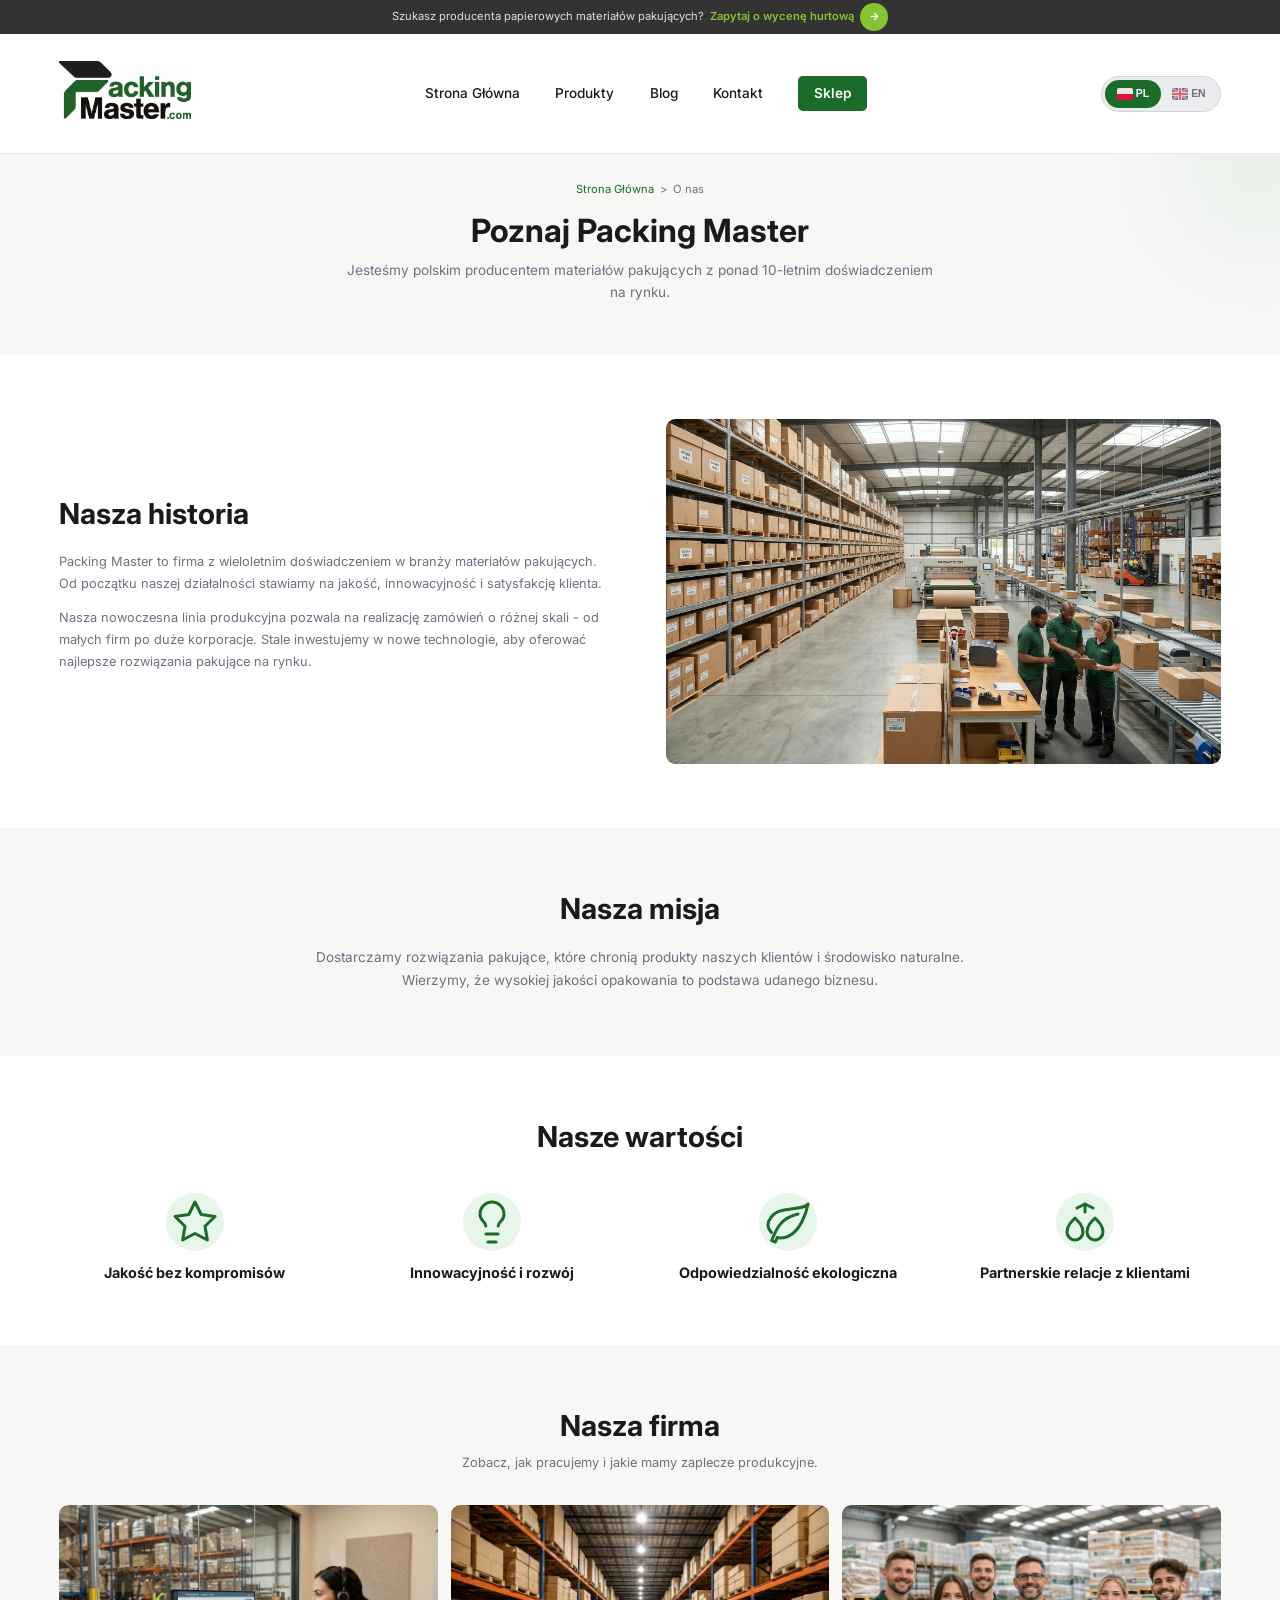
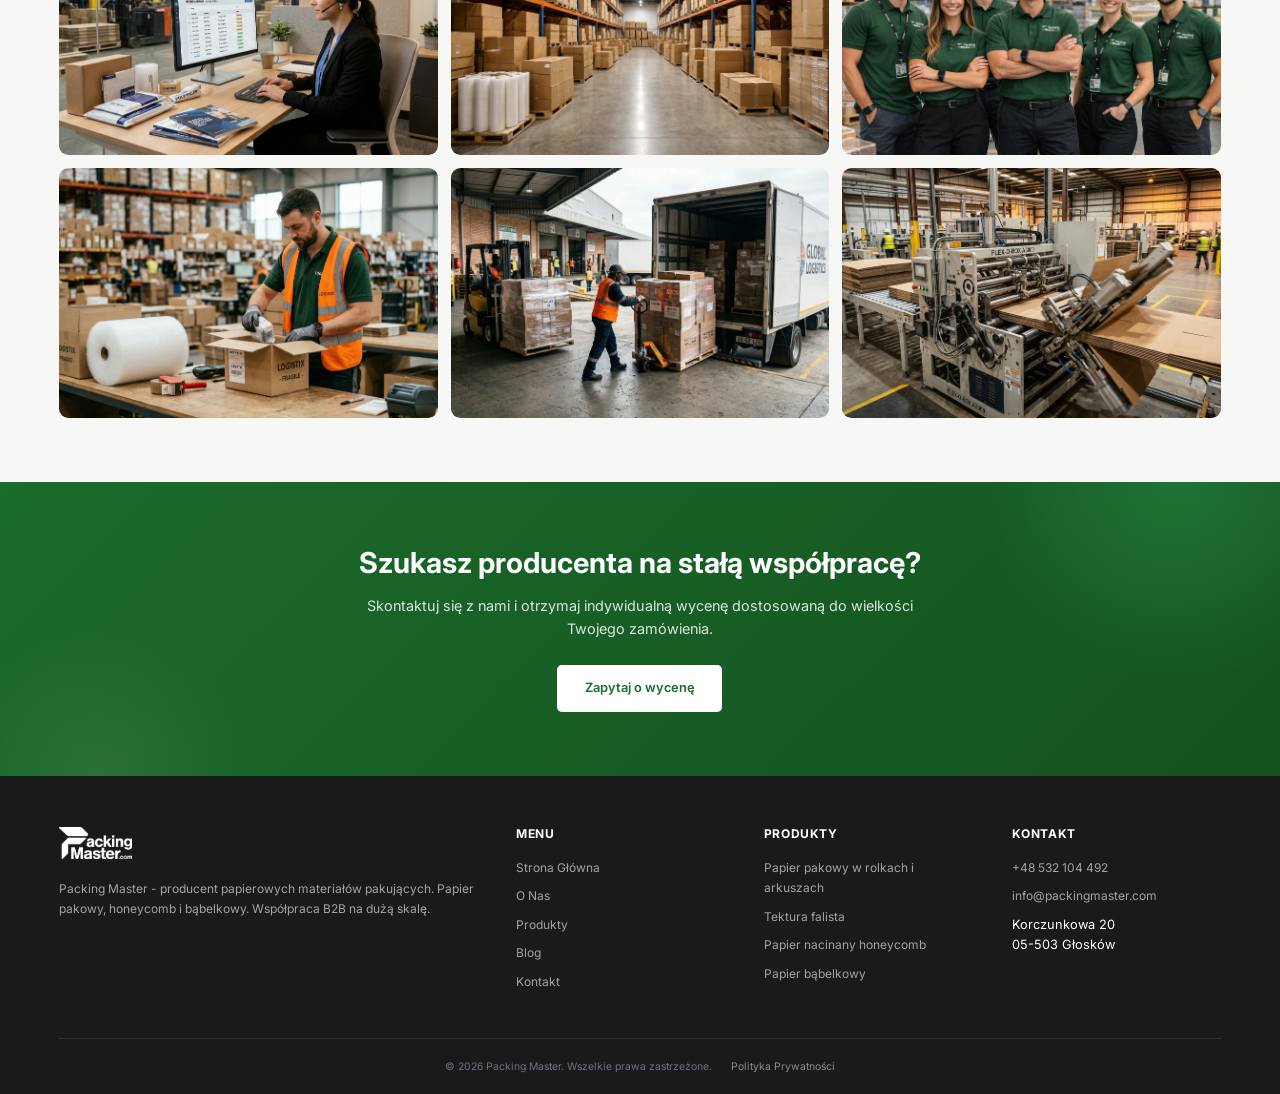
==== commit 5f496e28: "Sync repo with deployed production state; point Sklep to the real shop The working tree had drifted " ====
--- a/about.html
+++ b/about.html
@@ -52,7 +52,7 @@
         <a href="products.html" data-i18n="nav.products">Produkty</a>
         <a href="blog.html" data-i18n="nav.blog">Blog</a>
         <a href="contact.html" data-i18n="nav.contact">Kontakt</a>
-        <a href="https://packingmaster.com" target="_blank" rel="noopener" data-i18n="nav.shop" class="header__nav-shop">Sklep</a>
+        <a href="https://sklep.packingmaster.com" target="_blank" rel="noopener" data-i18n="nav.shop" class="header__nav-shop">Sklep</a>
       </nav>
       <div class="header__actions">
         <div class="lang-switcher">
@@ -78,7 +78,7 @@
     <a href="products.html" data-i18n="nav.products">Produkty</a>
     <a href="blog.html" data-i18n="nav.blog">Blog</a>
     <a href="contact.html" data-i18n="nav.contact">Kontakt</a>
-    <a href="https://packingmaster.com" target="_blank" rel="noopener" data-i18n="nav.shop" class="mobile-nav__shop">Sklep</a>
+    <a href="https://sklep.packingmaster.com" target="_blank" rel="noopener" data-i18n="nav.shop" class="mobile-nav__shop">Sklep</a>
     <div class="lang-switcher">
       <div class="lang-switcher__track" data-active="pl">
         <div class="lang-switcher__indicator"></div>
@@ -113,7 +113,7 @@
           <p data-animate="fade-right" data-delay="200" data-i18n="about.story.p2">Nasze doświadczenie i zaangażowanie pozwoliły nam zbudować trwałe relacje z klientami, którzy cenią jakość, terminowość i indywidualne podejście. Nieustannie inwestujemy w nowoczesne technologie i ekologiczne rozwiązania, aby sprostać rosnącym wymaganiom rynku.</p>
         </div>
         <div class="about-story__image img-reveal">
-          <img src="images/nasza-historia.png" alt="Packing Master - nasza historia">
+          <img src="images/nasza-historia.jpg" alt="Packing Master - nasza historia">
         </div>
       </div>
     </div>
@@ -179,12 +179,12 @@
       <h2 data-animate="fade-up" data-i18n="about.gallery.title">Nasza Firma</h2>
       <p data-animate="fade-up" data-delay="100" data-i18n="about.gallery.subtitle">Zobacz jak wygląda nasza praca od środka</p>
       <div class="about-gallery__grid" data-stagger>
-        <img src="images/firma-1.png" alt="Biuro Packing Master">
-        <img src="images/firma-2.png" alt="Galeria Packing Master 2">
-        <img src="images/firma-3.png" alt="Galeria Packing Master 3">
-        <img src="images/firma-4.png" alt="Galeria Packing Master 4">
-        <img src="images/firma-5.png" alt="Galeria Packing Master 5">
-        <img src="images/firma-6.png" alt="Galeria Packing Master 6">
+        <img src="images/firma-1.jpg" alt="Biuro Packing Master">
+        <img src="images/firma-2.jpg" alt="Galeria Packing Master 2">
+        <img src="images/firma-3.jpg" alt="Galeria Packing Master 3">
+        <img src="images/firma-4.jpg" alt="Galeria Packing Master 4">
+        <img src="images/firma-5.jpg" alt="Galeria Packing Master 5">
+        <img src="images/firma-6.jpg" alt="Galeria Packing Master 6">
       </div>
     </div>
   </section>
@@ -241,7 +241,7 @@
     </div>
   </footer>
 
-  <script src="js/i18n.js?v=3"></script>
-  <script src="js/main.js?v=3"></script>
+  <script src="js/i18n.js?v=5"></script>
+  <script src="js/main.js?v=5"></script>
 </body>
 </html>
--- a/css/style.css
+++ b/css/style.css
@@ -713,59 +713,6 @@
   max-width: 600px;
   margin: 0 auto 2rem;
   font-size: 1.125rem;
-}
-
-/* ---- FAQ ---- */
-.faq-item {
-  border: 1px solid #E5E7EB;
-  border-radius: 0.75rem;
-  margin-bottom: 0.75rem;
-  overflow: hidden;
-}
-
-.faq-item__question {
-  display: flex;
-  justify-content: space-between;
-  align-items: center;
-  padding: 1.25rem 1.5rem;
-  cursor: pointer;
-  background: #FFFFFF;
-  border: none;
-  width: 100%;
-  text-align: left;
-  font-size: 1rem;
-  font-weight: 600;
-  color: #1A1A1A;
-}
-
-.faq-item__question:hover {
-  background: #F7F8F6;
-}
-
-.faq-item__icon {
-  font-size: 1.25rem;
-  color: #1B6B2A;
-  transition: transform 0.2s;
-}
-
-.faq-item.open .faq-item__icon {
-  transform: rotate(45deg);
-}
-
-.faq-item__answer {
-  max-height: 0;
-  overflow: hidden;
-  transition: max-height 0.3s ease;
-}
-
-.faq-item.open .faq-item__answer {
-  max-height: 500px;
-}
-
-.faq-item__answer p {
-  padding: 0 1.5rem 1.25rem;
-  font-size: 0.9375rem;
-  line-height: 1.7;
 }
 
 /* ---- Contact Form ---- */
@@ -1422,10 +1369,6 @@
 .pricing-card__features { text-align: left; margin: 1.5rem 0 2rem; }
 .pricing-card__features li { padding: 0.5rem 0; font-size: 0.9375rem; color: #333333; display: flex; align-items: center; gap: 0.5rem; }
 .pricing-card__features li::before { content: '✓'; color: #1B6B2A; font-weight: 700; }
-
-/* ---- FAQ section ---- */
-.faq { padding: 5rem 0; }
-.faq-list { max-width: 800px; margin: 0 auto; }
 
 /* ---- Contact page ---- */
 .contact { padding: 5rem 0; }
@@ -1925,24 +1868,6 @@
   100% { transform: translate(30px, -20px) scale(1.2); }
 }
 
-/* ---- FAQ animation ---- */
-.faq-item {
-  transition: box-shadow 0.3s ease, border-color 0.3s ease;
-}
-
-.faq-item:hover {
-  border-color: #1B6B2A;
-}
-
-.faq-item.open {
-  box-shadow: 0 4px 16px rgba(27, 107, 42, 0.1);
-  border-color: #1B6B2A;
-}
-
-.faq-item__answer {
-  transition: max-height 0.5s cubic-bezier(0.16, 1, 0.3, 1);
-}
-
 /* ---- Parallax container ---- */
 [data-parallax] {
   will-change: transform;
@@ -2039,6 +1964,167 @@
   transition: transform 0.1s linear;
 }
 
+/* ---- Contact form success modal ---- */
+.form-success {
+  position: fixed;
+  inset: 0;
+  z-index: 1100;
+  display: flex;
+  align-items: center;
+  justify-content: center;
+  padding: 1.5rem;
+  pointer-events: none;
+  visibility: hidden;
+}
+
+.form-success.is-open {
+  pointer-events: auto;
+  visibility: visible;
+}
+
+.form-success__backdrop {
+  position: absolute;
+  inset: 0;
+  background: rgba(17, 24, 19, 0.55);
+  backdrop-filter: blur(6px);
+  -webkit-backdrop-filter: blur(6px);
+  opacity: 0;
+  transition: opacity 0.35s ease;
+}
+
+.form-success.is-open .form-success__backdrop {
+  opacity: 1;
+}
+
+.form-success__card {
+  position: relative;
+  background: #FFFFFF;
+  border-radius: 1.25rem;
+  padding: 2.5rem 2rem 2rem;
+  width: 100%;
+  max-width: 420px;
+  text-align: center;
+  box-shadow: 0 30px 60px -20px rgba(17, 24, 19, 0.35), 0 10px 25px -10px rgba(17, 24, 19, 0.2);
+  transform: scale(0.85) translateY(16px);
+  opacity: 0;
+  transition: transform 0.55s cubic-bezier(0.34, 1.56, 0.64, 1), opacity 0.3s ease;
+}
+
+.form-success.is-open .form-success__card {
+  transform: scale(1) translateY(0);
+  opacity: 1;
+}
+
+.form-success__icon {
+  width: 88px;
+  height: 88px;
+  margin: 0 auto 1.25rem;
+  border-radius: 50%;
+  background: #E8F5E9;
+  display: flex;
+  align-items: center;
+  justify-content: center;
+  position: relative;
+  transform: scale(0);
+  transition: transform 0.5s cubic-bezier(0.34, 1.56, 0.64, 1) 0.15s;
+}
+
+.form-success.is-open .form-success__icon {
+  transform: scale(1);
+}
+
+.form-success__icon::before {
+  content: "";
+  position: absolute;
+  inset: -8px;
+  border-radius: 50%;
+  border: 2px solid #1B6B2A;
+  opacity: 0;
+}
+
+.form-success.is-open .form-success__icon::before {
+  animation: successPulse 1.4s ease-out 0.5s;
+}
+
+.form-success__checkmark {
+  width: 56px;
+  height: 56px;
+  stroke: #1B6B2A;
+  stroke-width: 4;
+  stroke-linecap: round;
+  stroke-linejoin: round;
+}
+
+.form-success__circle {
+  stroke-dasharray: 210;
+  stroke-dashoffset: 210;
+  transition: stroke-dashoffset 0.6s cubic-bezier(0.65, 0, 0.35, 1) 0.35s;
+}
+
+.form-success.is-open .form-success__circle {
+  stroke-dashoffset: 0;
+}
+
+.form-success__check {
+  stroke-dasharray: 48;
+  stroke-dashoffset: 48;
+  transition: stroke-dashoffset 0.4s cubic-bezier(0.65, 0, 0.35, 1) 0.8s;
+}
+
+.form-success.is-open .form-success__check {
+  stroke-dashoffset: 0;
+}
+
+.form-success__title,
+.form-success__text,
+.form-success__close {
+  opacity: 0;
+  transform: translateY(8px);
+  transition: opacity 0.4s ease, transform 0.4s ease;
+}
+
+.form-success.is-open .form-success__title {
+  opacity: 1;
+  transform: translateY(0);
+  transition-delay: 0.85s;
+}
+
+.form-success.is-open .form-success__text {
+  opacity: 1;
+  transform: translateY(0);
+  transition-delay: 0.95s;
+}
+
+.form-success.is-open .form-success__close {
+  opacity: 1;
+  transform: translateY(0);
+  transition-delay: 1.05s;
+}
+
+.form-success__title {
+  font-family: 'Google Sans', 'Inter', system-ui, sans-serif;
+  font-size: 1.5rem;
+  font-weight: 600;
+  color: #111813;
+  margin: 0 0 0.5rem;
+}
+
+.form-success__text {
+  font-size: 0.9375rem;
+  line-height: 1.55;
+  color: #4B5650;
+  margin: 0 0 1.75rem;
+}
+
+.form-success__close {
+  min-width: 140px;
+}
+
+@keyframes successPulse {
+  0%   { opacity: 0.7; transform: scale(1); }
+  100% { opacity: 0;   transform: scale(1.25); }
+}
+
 /* ---- Reduce motion preference ---- */
 @media (prefers-reduced-motion: reduce) {
   *, *::before, *::after {
@@ -2048,4 +2134,6 @@
   }
   [data-animate] { opacity: 1; transform: none; filter: none; }
   .page-loader { display: none; }
-}
+  .form-success__circle,
+  .form-success__check { stroke-dashoffset: 0 !important; }
+}
